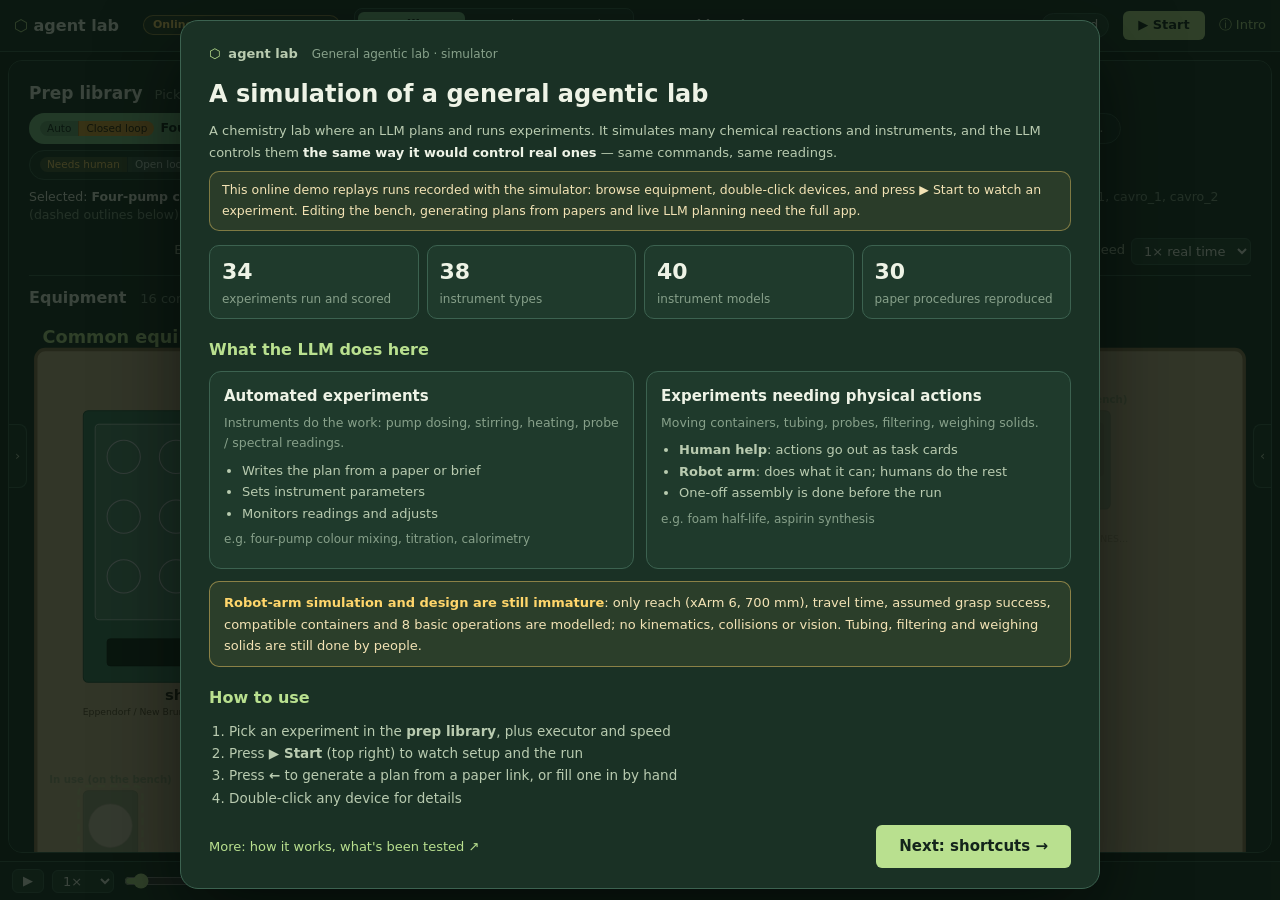
==== index.html @ b08315ca "Rebuild: lab-habit layouts, buffer in a stirred beaker Co-Authored-By: Claude Opus 5.5 <noreply@anth" ====
<!DOCTYPE html>
<html lang="en">
<head>
<meta charset="utf-8">
<meta name="viewport" content="width=device-width, initial-scale=1">
<title>agent lab · Experiment studio</title>
<link rel="stylesheet" href="static/studio.css?v=20261108222940">
</head>
<body class="panel-hidden demo-hidden">
<header class="bar">
  <div class="brand"><span class="logo">⬡</span> agent lab <small>STUDIO</small></div><span class="demo-badge" title="This online demo replays runs recorded with the simulator; editing the bench and generating plans from papers need the full app">Online demo · recorded runs</span>
  <nav class="tabs" role="tablist" aria-label="View">
    <button data-view="table" class="on" title="Shortcut 3: pick an experiment, see all equipment">Prep library</button>
    <button data-view="top" title="Shortcut 2: arrange the bench">Top view</button>
    <button data-view="iso" title="Shortcut 1: watch the experiment (2.5D), turn with Q and E">2.5D view</button>
  </nav>
  <div class="exp" id="expTitle">No experiment loaded</div>
  <div class="clock"><span>Sim time</span><b id="simTime">—</b></div>
  <span id="status" class="pill">Idle</span>
  <button id="runBtn" class="primary run-btn" hidden></button>
  <a class="link intro-link" href="#" id="introBtn" title="What this simulator is and what the LLM does in it">ⓘ Intro</a>
</header>

<div id="banner" class="banner" hidden></div>

<div class="stage-wrap">
  <aside id="demo" class="demo">
    <h3>Import experiment <button id="demoHandle" class="demo-x" title="Collapse / expand (←)">‹</button></h3>
    <div class="seg demo-tabs" id="demoTabs"><button data-k="paper" class="on">Plan from paper</button><button data-k="manual">Manual plan</button></div>
    <div id="demoPaper">
      <div class="row2"><input id="demoUrl" placeholder="https://… journal full text / arXiv / DOI"><button id="demoAnalyze">Generate plan</button></div>
      <div id="demoPaperOut" class="paper-out"></div>
      <p class="hint2">Previously generated plans are in the prep library (Show all → Paper-generated plans).</p>
    </div>
    <div id="demoManual" hidden>
      <label>Use the bench and reagents of experiment<select id="pfExp"></select></label>
      <button id="pfOpen">Open plan table (fill row by row / import CSV)</button>
      <p class="hint2">One step per row: type, target, action, params. Same format as LLM-generated plans; see docs/plan_format.md.</p>
    </div>
    <div id="demoChoice"></div>
    <div id="demoPhase" class="demo-phase"></div>
    <div id="demoResult" class="demo-result"></div>
    <ol id="demoSteps" class="demo-steps"></ol>
  </aside>
  <section class="stage" id="stage">
    <svg id="world" aria-label="Experiment bench"></svg>
    <svg id="fx" aria-hidden="true"><defs><marker id="fxArrow" viewBox="0 0 10 10" refX="8" refY="5" markerWidth="8" markerHeight="8" orient="auto-start-reverse"><path d="M0,0 L10,5 L0,10 z" fill="#ffe9b0"/></marker></defs></svg>
    <div id="narr" class="narr" hidden></div>
    <div id="tableView" class="table-view" hidden><div id="prepBar" class="prep-bar"></div><div id="gearArea"></div></div>
    <div class="hud-left">
      <button id="zoomIn" title="Zoom in (+)">＋</button>
      <button id="zoomOut" title="Zoom out (−)">－</button>
      <button id="fit" title="Fit all (F)">⊡</button>
      <button id="focusBtn" title="Focus the working equipment group (G)">◎</button>
      <button id="isoLeft" class="iso-only" title="Turn the bench left (Q)">⟲</button>
      <button id="isoRight" class="iso-only" title="Turn the bench right (E)">⟳</button>
    </div>
    <div class="hud-bubble" id="bubble" hidden></div>
    <svg id="benchOverlay" aria-hidden="true"></svg>
    <div class="hint">? shortcuts · ← import · Enter skip step · ↓ equipment · → sidebar · E rotate · wheel zoom · drag pan · 1/2/3 views · Q / E turn 2.5D · F fit · G focus · Space run/pause</div>
    <button id="panelHandle" class="edge-handle" title="Sidebar (→)">‹</button>
    <button id="demoEdge" class="edge-handle left" title="Import experiment (←)">›</button>
    <button id="drawerHandle" class="drawer-handle" title="Equipment drawer (↓)">Equipment ▴</button>
    <div id="drawer" class="drawer" hidden>
      <div class="dr-head"><div id="drTabs" class="dr-tabs"></div><span class="muted">Drag onto the bench · wheel to scroll · Esc to close</span></div>
      <div id="drRow" class="dr-row"></div>
    </div>
    <div id="benchToast" class="bench-toast" hidden></div>
    <div id="runCol" class="run-col">                       <!-- run panel: plan progress + agent console (one top-right column) -->
      <div id="planProg" class="plan-prog" hidden></div>
      <div id="agentConsole" class="agent-console" hidden></div>
    </div>
  </section>

  <aside class="panel">
    <section class="card">
      <h3>Run</h3>
      <label hidden>Experiment <a href="#" id="expMore" class="link exp-more">Show all</a><select id="selExp"></select></label>
      <p class="hint2">Pick experiments in the prep library (3).</p>
      <div class="row2">
        <label>Seed<input id="inSeed" type="number" placeholder="default"></label>
        <label>human<input id="inHumans" type="number" min="0" placeholder="default"></label>
        <label>Offline operators<input id="inOperators" type="number" min="0" placeholder="0" title="Task cards go to the /operator page and wait for a real person to confirm"></label>
        <label>Robot arm<select id="selRobot"><option value="">None</option><option value="xarm6_standard">xArm 6</option></select></label>
      </div>
      <label>Planner<select id="selPlanner"></select></label>
      <label>Speed<select id="selSpeed" title="1× = same timing as a real experiment (including waits)"><option value="1" selected>1× real time</option><option value="2">2×</option><option value="5">5×</option><option value="10">10×</option></select></label>
      <div class="row2"><button id="btnStart" class="primary">▶ Start</button><button id="btnStop">■ Stop</button></div>
      <button id="btnBench" title="Back to the free-arrangement bench (after a run / replay)">Back to arranging / manual bench</button>
      <label>Replay<select id="selRun"><option value="">— pick a record —</option></select></label>
      <p class="hint2" id="hint"></p>
    </section>
    <section class="card">
      <h3>Current action</h3>
      <div id="activity" class="muted">—</div>
    </section>
    <section class="card">
      <h3>Readings <span class="legend"><i class="k measured"></i>measured <i class="k estimated"></i>estimated <i class="k simulated"></i>simulated <i class="k observed"></i>observed</span></h3>
      <div id="readings"></div>
    </section>
    <section class="card">
      <h3>Goal and results</h3>
      <div id="goal" class="goal"></div>
      <div id="result"></div>
    </section>
  </aside>
</div>

<footer class="timeline">
  <button id="btnPlay" title="Play / pause (Space)">▶</button>
  <select id="selPlaySpeed" title="Manual bench: sim time rate; replay: playback speed"><option value="1" selected>1×</option><option value="2">2×</option><option value="5">5×</option><option value="10">10×</option></select>
  <input id="scrub" type="range" min="0" max="0" value="0" aria-label="Timeline">
  <label class="follow"><input type="checkbox" id="chkFollow" checked> Follow</label>
  <label class="follow" title="When an equipment group starts working, the view flies to it"><input type="checkbox" id="chkAutoFocus" checked> Auto-focus</label>
  <div class="ticker" id="ticker"></div>
</footer>
<div id="genPage" class="gen-page" hidden>
  <div class="gen-head"><b>Generate plan</b><span id="genUrl" class="muted gen-url"></span><span class="sp"></span>
    <span class="muted">Elapsed <b id="genClock">0 s</b></span><button id="genUse" class="primary" disabled>Use this plan</button><button id="genClose" title="Close">✕</button></div>
  <div class="gen-body">
    <div class="gen-col">
      <h4>Progress</h4><ol id="genStages" class="gen-stages"></ol>
      <h4>Experimental section (text the LLM reads)</h4><pre id="genExcerpt" class="gen-pre"></pre>
    </div>
    <div class="gen-col wide">
      <h4>LLM reasoning <span class="muted">(deep thinking, streamed)</span></h4><div id="genThink" class="gen-think"></div>
      <h4>Structured output <span class="muted">(protocol IR, streamed)</span></h4><pre id="genOut" class="gen-pre out"></pre>
    </div>
    <div class="gen-col">
      <h4>Log</h4><div id="genLog" class="gen-log"></div>
      <h4>Check results</h4><div id="genCheck" class="paper-out"></div>
    </div>
  </div>
</div>
<div id="welcome" class="welcome">
  <div class="wl-box">
    <div class="wl-top"><span class="logo">⬡</span> <b>agent lab</b><span class="muted">General agentic lab · simulator</span></div>
    <h1>A simulation of a general agentic lab</h1>
    <p class="wl-lead">A chemistry lab where an LLM plans and runs experiments. It simulates many chemical reactions and instruments,
      and the LLM controls them <b>the same way it would control real ones</b> — same commands, same readings.</p>
    <p class="wl-online">This online demo replays runs recorded with the simulator: browse equipment, double-click devices, and press ▶ Start to watch an experiment. Editing the bench, generating plans from papers and live LLM planning need the full app.</p><div class="wl-kpis" id="wlKpis"></div>

    <h2>What the LLM does here</h2>
    <div class="wl-cards">
      <div class="wl-card">
        <h3>Automated experiments</h3>
        <p class="muted">Instruments do the work: pump dosing, stirring, heating, probe / spectral readings.</p>
        <ul>
          <li>Writes the plan from a paper or brief</li>
          <li>Sets instrument parameters</li>
          <li>Monitors readings and adjusts</li>
        </ul>
        <p class="wl-eg">e.g. four-pump colour mixing, titration, calorimetry</p>
      </div>
      <div class="wl-card">
        <h3>Experiments needing physical actions</h3>
        <p class="muted">Moving containers, tubing, probes, filtering, weighing solids.</p>
        <ul>
          <li><b>Human help</b>: actions go out as task cards</li>
          <li><b>Robot arm</b>: does what it can; humans do the rest</li>
          <li>One-off assembly is done before the run</li>
        </ul>
        <p class="wl-eg">e.g. foam half-life, aspirin synthesis</p>
      </div>
    </div>
    <div class="wl-warn"><b>Robot-arm simulation and design are still immature</b>: only reach (xArm 6, 700 mm), travel time,
      assumed grasp success, compatible containers and 8 basic operations are modelled; no kinematics, collisions or vision.
      Tubing, filtering and weighing solids are still done by people.</div>

    <h2>How to use</h2>
    <ol class="wl-steps">
      <li>Pick an experiment in the <b>prep library</b>, plus executor and speed</li>
      <li>Press <b>▶ Start</b> (top right) to watch setup and the run</li>
      <li>Press <b>←</b> to generate a plan from a paper link, or fill one in by hand</li>
      <li>Double-click any device for details</li>
    </ol>
    <div class="wl-foot"><a class="link" href="intro.html" target="_blank">More: how it works, what's been tested ↗</a><span class="sp"></span>
      <button id="wlGo" class="primary">Next: shortcuts →</button></div>
  </div>
</div>
<div id="keys" class="welcome" hidden>
  <div class="wl-box ks-box">
    <div class="wl-top"><span class="logo">⬡</span> <b>agent lab</b><span class="muted">Keyboard shortcuts · press <kbd>?</kbd> anytime to see this again</span></div>
    <h1>Shortcuts</h1>
    <div class="ks-grid">
      <section><h2>Views</h2>
        <div class="ks"><kbd>3</kbd><span>Prep library</span></div>
        <div class="ks"><kbd>2</kbd><span>Top view (arrange the bench)</span></div>
        <div class="ks"><kbd>1</kbd><span>2.5D view (watch the run); <kbd>Q</kbd> <kbd>E</kbd> turn the bench</span></div>
      </section>
      <section><h2>Panels</h2>
        <div class="ks"><kbd>←</kbd><span>Import panel (paper link / manual plan)</span></div>
        <div class="ks"><kbd>→</kbd> <kbd>P</kbd><span>Run sidebar</span></div>
        <div class="ks"><kbd>↓</kbd><span>Equipment drawer</span></div>
        <div class="ks"><kbd>Esc</kbd><span>Close drawer / dialog</span></div>
      </section>
      <section><h2>Camera</h2>
        <div class="ks"><kbd>Wheel</kbd><span>Zoom</span></div>
        <div class="ks"><kbd>+</kbd> <kbd>−</kbd><span>Zoom in / out</span></div>
        <div class="ks"><kbd>Drag</kbd><span>Pan (on empty space)</span></div>
        <div class="ks"><kbd>F</kbd><span>Fit everything</span></div>
        <div class="ks"><kbd>G</kbd><span>Focus the working group</span></div>
      </section>
      <section><h2>Bench (top view)</h2>
        <div class="ks"><kbd>Drag</kbd><span>Move a device or container</span></div>
        <div class="ks"><kbd>E</kbd><span>Rotate the hovered / dragged device 90°</span></div>
        <div class="ks"><kbd>Double-click</kbd><span>Device details and model</span></div>
      </section>
      <section><h2>Running</h2>
        <div class="ks"><kbd>Enter</kbd><span>Skip ahead through the current step</span></div>
        <div class="ks"><kbd>Space</kbd><span>Play / pause (manual bench, replays)</span></div>
      </section>
    </div>
    <div class="wl-foot"><button id="ksBack">← Back to intro</button><span class="sp"></span>
      <button id="ksGo" class="primary">Open prep library</button></div>
  </div>
</div>
<div id="devInfo" class="di-modal" hidden>
  <div class="di-box">
    <div class="di-head"><b id="diTitle"></b><span class="sp"></span><button id="diClose" title="Close (Esc)">✕</button></div>
    <div id="diBody" class="di-body"></div>
  </div>
</div>
<div id="pfModal" class="pf-modal" hidden>
  <div class="pf-box">
    <div class="pf-head"><b>Manual plan</b> · <span id="pfTitle"></span>
      <input id="pfGoal" placeholder="Goal (one sentence, optional)"><button id="pfClose" title="Close (Esc)">✕</button></div>
    <div class="pf-tools">
      <button id="pfLoad" title="Convert this experiment's existing plan into a table for editing">Load existing plan</button>
      <button id="pfBlank">Blank table</button>
      <button id="pfAdd">＋ Add row</button>
      <label class="pf-file">Import CSV<input id="pfImport" type="file" accept=".csv,text/csv" hidden></label>
      <button id="pfExport" title="Opens directly in Excel">Export CSV</button>
      <span class="sp"></span>
      <button id="pfCheck">Check and dry-run</button>
      <button id="pfUse" class="primary" disabled>Use this plan</button>
    </div>
    <div id="pfStatus" class="pf-status"></div>
    <div class="pf-scroll"><table id="pfTable" class="pf-table"></table></div>
    <div id="pfLists"></div>
  </div>
</div>
<div id="tip" class="tip" hidden></div>
<div id="dragGhost" class="drag-ghost" hidden></div>
<script src="static/static_api.js?v=20261108222940"></script>
<script src="static/studio.js?v=20261108222940"></script>
<script src="static/models.js?v=20261108222940"></script>
<script src="static/pump.js?v=20261108222940"></script>
<script src="static/fx.js?v=20261108222940"></script>
<script src="static/fxmore.js?v=20261108222940"></script>
<script src="static/bench.js?v=20261108222940"></script>
<script src="static/focus.js?v=20261108222940"></script>
<script src="static/iso.js?v=20261108222940"></script>
<script src="static/paperlink.js?v=20261108222940"></script>
<script src="static/gear.js?v=20261108222940"></script>
<script src="static/prep.js?v=20261108222940"></script>
<script src="static/demo.js?v=20261108222940"></script>
<script src="static/planform.js?v=20261108222940"></script>
<script src="static/genplan.js?v=20261108222940"></script>
<script src="static/console.js?v=20261108222940"></script>
<script src="static/devinfo.js?v=20261108222940"></script>
<script src="static/welcome.js?v=20261108222940"></script>
</body>
</html>
---- static/studio.css ----
:root {
  --bg: #13241b; --bg2: #1a3125; --panel: #1f3a2c; --panel2: #264535; --line: #3c6250;
  --ink: #eef3e6; --ink2: #b9cbb0; --ink3: #87a08a; --accent: #b9e08f; --accent2: #7fc58b;
  --bench-top: #c8d3b0; --bench-front: #a9b78f; --bench-leg: #7d8d6a;
  --dev: #3e7a5f; --dev-dark: #285741; --dev-light: #dfe8d2; --screen: #10251a; --screen-ink: #b9f0a0;
  --glass: rgba(230, 245, 235, .22); --glass-edge: #e8f2df; --water: #9fd0e6;
  --k-measured: #3987e5; --k-estimated: #d95926; --k-simulated: #199e70; --k-observed: #d55181; --k-setpoint: #c98500;
  --k-truth: #9085e9; --critical: #e66767; --good: #5fd35f;
}
* { box-sizing: border-box; }
html, body { margin: 0; height: 100%; background: var(--bg); color: var(--ink);
  font: 13px/1.45 system-ui, -apple-system, "Segoe UI", "Microsoft YaHei", sans-serif; }
body { display: grid; grid-template-rows: auto auto 1fr auto; height: 100vh; overflow: hidden; }
button, select, input { font: inherit; color: var(--ink); background: var(--panel2); border: 1px solid var(--line);
  border-radius: 6px; padding: 4px 8px; }
button { cursor: pointer; }
button.primary { background: var(--accent); color: #13241b; border-color: transparent; font-weight: 600; }
.muted { color: var(--ink3); }

.bar { display: flex; align-items: center; gap: 16px; padding: 10px 18px; background: var(--bg2); border-bottom: 1px solid var(--line); }
.brand { font-weight: 700; font-size: 16px; white-space: nowrap; }
.brand .logo { color: var(--accent); }
.brand small { color: var(--ink3); font-size: 10px; letter-spacing: .15em; margin-left: 4px; }
.tabs { display: inline-flex; background: var(--panel); border: 1px solid var(--line); border-radius: 8px; padding: 3px; gap: 2px; }
.tabs button { border: 0; background: transparent; color: var(--ink2); padding: 4px 14px; white-space: nowrap; }
.tabs button.on { background: var(--accent2); color: #10251a; font-weight: 600; }
.exp { flex: 1; font-weight: 600; overflow: hidden; text-overflow: ellipsis; white-space: nowrap; }
.clock { white-space: nowrap; color: var(--ink2); } .clock b { color: var(--ink); margin-left: 6px; font-variant-numeric: tabular-nums; }
.pill { padding: 2px 10px; border-radius: 999px; background: var(--panel2); border: 1px solid var(--line); white-space: nowrap; }
.pill.running::before { content: "● "; color: var(--good); }
.pill.finished::before { content: "✓ "; color: var(--good); }
.pill.error::before, .pill.stopped::before { content: "■ "; color: var(--critical); }
.seg { display: inline-flex; border: 1px solid var(--line); border-radius: 6px; overflow: hidden; }
.seg button { border: 0; border-radius: 0; background: var(--panel); white-space: nowrap; }
.seg button.on { background: var(--ink); color: var(--bg); }
.link { color: var(--accent); text-decoration: none; white-space: nowrap; }
.banner { background: #4a1f1f; border-bottom: 2px solid var(--critical); padding: 6px 18px; font-weight: 600; }
.banner::before { content: "⚠ E-STOP: "; }

.stage-wrap { display: grid; grid-template-columns: 1fr 340px; min-height: 0; }
.stage { position: relative; margin: 12px; border: 1px solid var(--line); border-radius: 14px; overflow: hidden;
  background: radial-gradient(ellipse at 50% 30%, #2c4d3b 0%, #1d3528 70%); }
#world { width: 100%; height: 100%; display: block; cursor: grab; user-select: none; }
#world.dragging { cursor: grabbing; }
.hud-left { position: absolute; left: 12px; top: 12px; display: flex; flex-direction: column; gap: 6px; }
.hud-left button { width: 34px; height: 34px; padding: 0; background: rgba(31, 58, 44, .85); }
.hint { position: absolute; left: 14px; bottom: 10px; color: var(--ink3); font-size: 11px; }
.hud-bubble { position: absolute; max-width: 300px; background: var(--dev-light); color: #12261b; border-radius: 10px;
  padding: 6px 10px; font-size: 12px; box-shadow: 0 4px 14px rgba(0,0,0,.35); pointer-events: none;
  transform: translate(-50%, -100%); transition: left .5s, top .5s; }
.hud-bubble::after { content: ""; position: absolute; left: 50%; bottom: -6px; border: 6px solid transparent;
  border-top-color: var(--dev-light); border-bottom: 0; transform: translateX(-50%); }
.hud-bubble b { color: #1b4d38; }

.panel { overflow: auto; padding: 12px 12px 12px 0; display: flex; flex-direction: column; gap: 10px; }
.card { background: var(--panel); border: 1px solid var(--line); border-radius: 12px; padding: 10px 12px; }
.card h3 { margin: 0 0 8px; font-size: 13px; display: flex; gap: 8px; align-items: center; flex-wrap: wrap; }
label { display: block; color: var(--ink2); margin: 5px 0; }
label select, label input { display: block; width: 100%; margin-top: 2px; }
.row2 { display: grid; grid-template-columns: 1fr 1fr; gap: 6px; }
.hint2 { color: var(--ink3); font-size: 11px; margin: 6px 0 0; word-break: break-all; }
.legend { font-weight: normal; font-size: 11px; color: var(--ink3); display: inline-flex; gap: 6px; align-items: center; }
i.k { display: inline-block; width: 8px; height: 8px; border-radius: 2px; }
i.k.measured { background: var(--k-measured); } i.k.estimated { background: var(--k-estimated); }
i.k.simulated { background: var(--k-simulated); } i.k.observed { background: var(--k-observed); }
i.k.setpoint { background: var(--k-setpoint); } i.k.truth { background: var(--k-truth); }
.rd { display: grid; grid-template-columns: 1fr auto; gap: 2px 8px; padding: 4px 0; border-bottom: 1px dashed var(--line); }
.rd .n { color: var(--ink2); font-size: 12px; }
.rd .v { font-variant-numeric: tabular-nums; text-align: right; font-weight: 600; }
.rd .k { font-size: 10px; color: var(--ink3); grid-column: 1 / -1; }
.rd .k i { margin-right: 4px; }
.bad { color: var(--critical); }
.goal { color: var(--ink2); white-space: pre-wrap; font-size: 12px; margin-bottom: 6px; }
.pass::before { content: "✓ "; color: var(--good); } .fail::before { content: "✗ "; color: var(--critical); }
.act { border-left: 3px solid var(--accent); padding-left: 8px; }
.act.human { border-color: var(--k-setpoint); }
.prog { height: 5px; background: var(--panel2); border-radius: 3px; margin-top: 6px; overflow: hidden; }
.prog > div { height: 100%; background: var(--accent); }

.timeline { display: flex; align-items: center; gap: 10px; padding: 8px 18px; background: var(--bg2); border-top: 1px solid var(--line); }
.timeline input[type=range] { flex: 0 0 38%; accent-color: var(--accent); }
.follow { margin: 0; display: inline-flex; gap: 4px; align-items: center; white-space: nowrap; }
.follow input { width: auto; display: inline; margin: 0; }
.ticker { flex: 1; overflow: hidden; white-space: nowrap; text-overflow: ellipsis; color: var(--ink2); font-size: 12px; }
.ticker .bad { color: var(--critical); }

.table-view { position: absolute; inset: 0; overflow: auto; padding: 20px; background: var(--bg2); }
.table-view table { width: 100%; border-collapse: collapse; font-size: 12px; }
.table-view th, .table-view td { text-align: left; padding: 6px 8px; border-bottom: 1px solid var(--line); vertical-align: top; }
.table-view th { color: var(--ink3); font-weight: 600; position: sticky; top: -20px; background: var(--bg2); }
.table-view h4 { margin: 18px 0 6px; color: var(--accent); }
.sw { display: inline-block; width: 12px; height: 12px; border-radius: 50%; border: 1px solid var(--glass-edge); vertical-align: -2px; }

.tip { position: fixed; pointer-events: none; background: var(--dev-light); color: #12261b; border-radius: 8px; padding: 6px 9px;
  font-size: 12px; z-index: 30; box-shadow: 0 4px 14px rgba(0,0,0,.35); max-width: 320px; }

/* ---- SVG sprites ---- */
.grid { stroke: #a1b58b; stroke-opacity: .13; }
.zlabel { fill: var(--ink3); font-size: 20px; }
.bench-top { fill: var(--bench-top); } .bench-front { fill: var(--bench-front); } .bench-leg { fill: var(--bench-leg); }
.shelf { fill: #2a4636; stroke: #4d7560; stroke-width: 3; } .shelf-board { fill: #6f8a63; }
.area-t { fill: var(--ink2); font-size: 34px; font-weight: 600; letter-spacing: .05em; }
.lbl { fill: var(--ink); font-size: 26px; text-anchor: middle; paint-order: stroke; stroke: #1d3528; stroke-width: 5px; }
.lbl-sub { fill: var(--ink3); font-size: 19px; text-anchor: middle; paint-order: stroke; stroke: #1d3528; stroke-width: 4px; }
.dev-body { fill: var(--dev); stroke: var(--dev-dark); stroke-width: 3; }
.dev-panel { fill: var(--dev-light); stroke: #aebf9d; stroke-width: 2; }
.dev-dark { fill: var(--dev-dark); }
.screen { fill: var(--screen); stroke: #0a1810; stroke-width: 2; }
.screen-t { fill: var(--screen-ink); font: 600 22px ui-monospace, Consolas, monospace; }
.screen-s { fill: #7fb07a; font: 15px ui-monospace, Consolas, monospace; }
.knob { fill: var(--dev-light); stroke: var(--dev-dark); stroke-width: 2; }
.glass { fill: var(--glass); stroke: var(--glass-edge); stroke-width: 3; stroke-linejoin: round; }
.glass-thin { fill: none; stroke: var(--glass-edge); stroke-width: 2; }
.liquid { stroke: none; }
.liquid-hi { fill: #ffffff; fill-opacity: .25; }
.ppt { fill: #e9e6da; }
.crystal { fill: #f4f2ea; stroke: #c9c4b0; stroke-width: .8; }
.cap { fill: #c9dcbd; stroke: #86a07d; stroke-width: 2; }
.probe { stroke: #dbe7cf; stroke-width: 5; stroke-linecap: round; }
.probe-tip { fill: var(--accent); }
.cable { fill: none; stroke: #d8b77a; stroke-width: 3.5; stroke-opacity: .9; }
.tube { fill: none; stroke: #9fd0e6; stroke-width: 4; stroke-opacity: .5; stroke-linecap: round; stroke-linejoin: round; }
.tube.busy { stroke-opacity: .9; }
.heat { fill: none; stroke: #ff9d5c; stroke-width: 3; stroke-linecap: round; opacity: .8; animation: heat 1.2s ease-in-out infinite; }
@keyframes heat { 50% { transform: translateY(-8px); opacity: .25; } }
.spin { transform-box: fill-box; transform-origin: center; animation: spin .8s linear infinite; }
@keyframes spin { to { transform: rotate(360deg); } }
.bath-liquid { fill-opacity: .55; }
.active-ring { fill: none; stroke: var(--accent); stroke-width: 4; stroke-dasharray: 10 8; animation: dash 1s linear infinite; }
@keyframes dash { to { stroke-dashoffset: -36; } }
.avatar { transition: transform .6s ease-in-out; }
.avatar .head { fill: #f0d2b4; stroke: #6b5440; stroke-width: 2; }
.avatar .body { fill: #f3f3ea; stroke: #8a9a83; stroke-width: 2; }
.avatar .goggles { fill: #9fd0e6; stroke: #2b4a6b; stroke-width: 1.5; }
.avatar .glove { fill: #6fa8dc; }
.avatar.walk { animation: bob .45s ease-in-out infinite; }
@keyframes bob { 50% { transform: translateY(-4px); } }
.chrom { fill: none; stroke: var(--screen-ink); stroke-width: 1.5; }
.syringe { fill: #eef6f9; stroke: #9fb3bb; stroke-width: 2; }
.plunger { fill: #8aa0a8; }
.top-dev { fill: var(--dev); stroke: var(--dev-dark); stroke-width: 3; }
.top-slot { fill: none; stroke: #a1b58b; stroke-opacity: .5; stroke-dasharray: 8 6; }
.top-plate { fill: var(--dev-light); stroke: #aebf9d; stroke-width: 2; }

/* robot arm */
.arm-base { fill: #cfd8d0; stroke: #8d9c86; stroke-width: 3; }
.arm-link { fill: none; stroke: #e9eee6; stroke-width: 26; stroke-linecap: round; stroke-linejoin: round; }
.arm.busy .arm-link { stroke: #ffe9b0; }
.arm-joint { fill: #7aa38a; stroke: #e9eee6; stroke-width: 4; }
.arm-finger { stroke: #e9eee6; stroke-width: 8; stroke-linecap: round; fill: none; }
.arm-tool { fill: #7aa38a; stroke: #e9eee6; stroke-width: 4; }
.arm-reach { fill: #7aa38a; fill-opacity: .05; stroke: #7aa38a; stroke-dasharray: 14 10; stroke-width: 3; }

/* ---- animation layer and narration ---- */
#fx { position: absolute; inset: 0; width: 100%; height: 100%; pointer-events: none; }
.narr { position: absolute; left: 50%; top: 10px; transform: translateX(-50%); max-width: 78%; min-width: 360px;
  background: rgba(18, 38, 27, .88); color: #eef3e6; border: 1px solid #4b6457; border-radius: 12px;
  padding: 8px 14px; font-size: 14px; box-shadow: 0 6px 18px rgba(0,0,0,.25); pointer-events: none; }
.narr .n-main { font-size: 15px; line-height: 1.4; }
.narr .n-who { font-weight: 700; color: #ffe9b0; margin-right: 6px; }
.narr .n-left { float: right; color: #a9b8a4; font-size: 12px; margin-left: 10px; }
.narr .n-idle { color: #a9b8a4; }
.narr .n-bar { height: 4px; background: #33473d; border-radius: 2px; margin: 6px 0 4px; overflow: hidden; }
.narr .n-bar i { display: block; height: 100%; background: #8fd18a; transition: width .3s; }
.narr .n-dev { color: #cfe0c8; font-size: 12.5px; }
.fx-stream { fill: none; stroke-width: 7; stroke-linecap: round; stroke-dasharray: 14 10; opacity: .85; animation: fxflow .6s linear infinite; }
@keyframes fxflow { to { stroke-dashoffset: -24; } }
.fx-guide { fill: none; stroke: #ffe9b0; stroke-width: 3; stroke-dasharray: 10 10; opacity: .7; animation: fxflow 1s linear infinite; }
.fx-link { fill: none; stroke: #8fd18a; stroke-width: 3; stroke-dasharray: 6 8; animation: fxflow .8s linear infinite; }
.fx-drop { stroke: #ffffff; stroke-width: 1; opacity: .95; }
.fx-grain { stroke: #b9b39a; stroke-width: 1; }
.fx-ghost { fill: #e8f2df; fill-opacity: .35; stroke: #ffe9b0; stroke-width: 3; }
.fx-splash { fill: none; stroke: #ffffff; stroke-width: 2; opacity: 0; transform-box: fill-box; transform-origin: center; animation: fxsplash 1.2s ease-out infinite; }
@keyframes fxsplash { 0% { opacity: .8; transform: scale(.4); } 100% { opacity: 0; transform: scale(1.6); } }
.fx-ping { fill: none; stroke: #ffe9b0; stroke-width: 3; transform-box: fill-box; transform-origin: center; animation: fxping 1.4s ease-out infinite; }
@keyframes fxping { 0% { opacity: .9; transform: scale(.85); } 100% { opacity: 0; transform: scale(1.25); } }
.fx-glow { opacity: .55; animation: fxglow 1.6s ease-in-out infinite; }
@keyframes fxglow { 50% { opacity: .9; } }
.fx-fall { opacity: 0; animation: fxfall 1s ease-in infinite; }
@keyframes fxfall { 0% { opacity: 1; transform: translateY(0); } 100% { opacity: 0; transform: translateY(46px); } }
.fx-bubble { fill: none; stroke: #ffffff; stroke-width: 1.6; opacity: 0; animation: fxbubble 1.4s ease-out infinite; }
@keyframes fxbubble { 0% { opacity: .9; transform: translateY(0); } 100% { opacity: 0; transform: translateY(-34px); } }
.fx-rotate { fill: none; stroke: #ffe9b0; stroke-width: 3; stroke-dasharray: 20 12; transform-box: fill-box; transform-origin: center; animation: spin 1.2s linear infinite; }
.fx-wave { fill: none; stroke: #ffb347; stroke-width: 3; opacity: 0; transform-box: fill-box; transform-origin: center; animation: fxwave 1.2s ease-out infinite; }
@keyframes fxwave { 0% { opacity: .9; transform: scale(.5); } 100% { opacity: 0; transform: scale(2.4); } }
.fx-ripple { fill: none; stroke: #e8f6ff; stroke-width: 2.5; opacity: 0; transform-box: fill-box; transform-origin: center; animation: fxwave 1.1s ease-out infinite; }
.top-ico { text-anchor: middle; dominant-baseline: middle; fill: #e8f2df; opacity: .85; pointer-events: none; }
.top-read-bg { fill: #10241a; fill-opacity: .82; }
.top-read { text-anchor: middle; fill: #bdf5b3; font-family: ui-monospace, Consolas, monospace; pointer-events: none; }
.fx-head { fill: #f0d2b4; stroke: #ffffff; stroke-width: 4; }
.fx-avatar .fx-name { text-anchor: middle; fill: #eef3e6; font-size: 26px; }
.fx-reach { stroke: #f0d2b4; stroke-width: 6; stroke-dasharray: 10 8; opacity: .8; animation: fxflow 1s linear infinite; }

/* ---- responsive layout: content never exceeds the browser window ---- */
body { grid-template-columns: minmax(0, 1fr); width: 100vw; }
.bar { flex-wrap: wrap; row-gap: 6px; gap: 10px 14px; padding: 8px 14px; min-width: 0; }
.exp { flex: 1 1 140px; min-width: 0; }
.more { position: relative; }
.more summary { list-style: none; cursor: pointer; color: var(--accent); white-space: nowrap; padding: 4px 8px;
  border: 1px solid var(--line); border-radius: 6px; background: var(--panel); }
.more summary::-webkit-details-marker { display: none; }
.more .menu { position: absolute; right: 0; top: calc(100% + 6px); z-index: 40; display: flex; flex-direction: column; gap: 8px;
  background: var(--panel); border: 1px solid var(--line); border-radius: 10px; padding: 10px 14px; box-shadow: 0 8px 20px rgba(0,0,0,.35); }
.panel-btn { white-space: nowrap; }
.stage-wrap { grid-template-columns: minmax(0, 1fr) clamp(250px, 24vw, 340px); min-width: 0; }
.stage { min-width: 0; min-height: 0; }
body.panel-hidden .stage-wrap { grid-template-columns: minmax(0, 1fr); }
body.panel-hidden .panel { display: none; }
.timeline { flex-wrap: wrap; gap: 6px 10px; padding: 6px 14px; min-width: 0; }
.timeline input[type=range] { flex: 1 1 180px; min-width: 120px; }
.ticker { flex: 1 1 220px; min-width: 0; }
.narr { min-width: min(360px, 88%); max-width: 92%; }
.hint { right: 14px; overflow: hidden; text-overflow: ellipsis; white-space: nowrap; }

@media (max-width: 1280px) {
  .brand small, .clock span { display: none; }
  .tabs button { padding: 4px 10px; }
  .stage { margin: 8px; }
  .panel { padding: 8px 8px 8px 0; }
}
/* narrow window: sidebar becomes a drawer over the right side, collapsed by default */
@media (max-width: 980px) {
  .stage-wrap { grid-template-columns: minmax(0, 1fr); position: relative; }
  .panel { display: none; position: absolute; right: 8px; top: 8px; bottom: 8px; width: min(340px, 92vw); z-index: 35;
    padding: 8px; background: rgba(19, 36, 27, .96); border: 1px solid var(--line); border-radius: 12px;
    box-shadow: -8px 0 24px rgba(0,0,0,.35); }
  body.panel-open .panel { display: flex; }
  .hint { display: none; }
  .bar { font-size: 12px; }
}

/* ---------------- manual bench: sidebar handle, bottom equipment drawer, drag and drop ---------------- */
#benchOverlay { position: absolute; inset: 0; width: 100%; height: 100%; pointer-events: none; }
#benchOverlay .ghost { stroke-width: 6; stroke-dasharray: 18 10; }
#benchOverlay .ghost.ok { fill: rgba(185, 224, 143, .22); stroke: var(--accent); }
#benchOverlay .ghost.bad { fill: rgba(230, 103, 103, .22); stroke: var(--critical); }
.edge-handle { position: absolute; right: 0; top: 50%; transform: translateY(-50%); width: 18px; height: 64px; padding: 0;
  border-radius: 8px 0 0 8px; border-right: none; background: rgba(31, 58, 44, .9); color: var(--ink2); z-index: 20; }
.edge-handle:hover { color: var(--accent); width: 24px; }
.drawer-handle { position: absolute; left: 50%; bottom: 0; transform: translateX(-50%); padding: 3px 16px; font-size: 12px;
  border-radius: 8px 8px 0 0; border-bottom: none; background: rgba(31, 58, 44, .9); color: var(--ink2); z-index: 20; }
.drawer-handle:hover { color: var(--accent); }
.drawer { position: absolute; left: 0; right: 0; bottom: 0; z-index: 30; padding: 8px 12px 12px;
  background: rgba(22, 42, 31, .96); border-top: 1px solid var(--line); box-shadow: 0 -10px 30px rgba(0, 0, 0, .35);
  animation: drawerUp .16s ease-out; }
@keyframes drawerUp { from { transform: translateY(40px); opacity: 0; } to { transform: none; opacity: 1; } }
.dr-head { display: flex; align-items: center; gap: 12px; margin-bottom: 8px; font-size: 12px; }
.dr-tabs { display: flex; gap: 6px; }
.dr-tabs button { padding: 3px 12px; border-radius: 999px; font-size: 12px; }
.dr-tabs button.on { background: var(--accent); color: #17301f; border-color: var(--accent); }
.dr-row { display: flex; gap: 10px; overflow-x: auto; overflow-y: hidden; padding-bottom: 6px; scroll-behavior: smooth; }
.dr-card { flex: 0 0 116px; height: 104px; border: 1px solid var(--line); border-radius: 12px; background: var(--panel);
  display: flex; flex-direction: column; align-items: center; justify-content: center; gap: 2px; cursor: grab;
  user-select: none; touch-action: none; transition: transform .1s, border-color .1s; }
.dr-card:hover { transform: translateY(-3px); border-color: var(--accent); }
.dr-card .ic { font-size: 30px; line-height: 1.1; }
.dr-card .nm { font-size: 13px; color: var(--ink); text-align: center; }
.dr-card .sb { font-size: 10px; color: var(--ink3); text-align: center; max-width: 106px; overflow: hidden; text-overflow: ellipsis; white-space: nowrap; }
.dr-card.container { background: var(--panel2); }
.drag-ghost { position: fixed; z-index: 100; pointer-events: none; padding: 4px 10px; border-radius: 8px; font-size: 13px;
  background: var(--accent); color: #17301f; box-shadow: 0 4px 14px rgba(0, 0, 0, .4); }
.drag-ghost.bad { background: var(--critical); color: #fff; }
.drag-ghost[data-why]:not([data-why=""])::after { content: " · " attr(data-why); }
.bench-toast { position: absolute; left: 50%; top: 14px; transform: translateX(-50%); z-index: 40; padding: 6px 14px;
  border-radius: 999px; background: rgba(31, 58, 44, .95); border: 1px solid var(--accent2); font-size: 13px; }
.bench-toast.bad { border-color: var(--critical); color: #ffd3d3; }
#btnBench { width: 100%; margin-top: 6px; }

/* ---------------- syringe pump model and animation ---------------- */
.syr-barrel { fill: rgba(235, 246, 249, .28); stroke: #dfeef2; stroke-width: 2; }
.syr-tick { stroke: #dfeef2; stroke-width: 1.2; }
.syr-liquid { fill-opacity: .88; }
.syr-head { fill: #2f3b40; }
.syr-rod { fill: #c9d2d6; }
.syr-flange { fill: #dfe7ea; }
.syr-nozzle { fill: #dfeef2; }
.pump-pusher { fill: var(--dev-light); stroke: var(--dev-dark); stroke-width: 2; }
.pump-valve { fill: var(--dev-light); stroke: var(--dev-dark); stroke-width: 2; }
.pump-valve-hub { fill: var(--dev-dark); }
.pump-valve-hand { stroke: #ffb347; stroke-width: 5; stroke-linecap: round; }
.pump-led { stroke: #10251a; stroke-width: 1.5; }
.pump-led.blink { animation: ledBlink .8s steps(2, jump-none) infinite; }
@keyframes ledBlink { 50% { opacity: .25; } }
.pump-alert { fill: #ffd3d3; font-size: 22px; text-anchor: middle; paint-order: stroke; stroke: #3a1414; stroke-width: 4px; }
.pump-shake { animation: pumpShake .5s ease-in-out 1; transform-box: fill-box; }
@keyframes pumpShake { 20% { transform: translateX(-6px); } 40% { transform: translateX(6px); } 60% { transform: translateX(-4px); } 80% { transform: translateX(3px); } }
.tube-flow { fill: none; stroke-width: 5; stroke-linecap: round; stroke-dasharray: 8 16; animation: tubeFlow 1s linear infinite; }
.tube-flow.inward { animation-direction: reverse; }
@keyframes tubeFlow { to { stroke-dashoffset: -24; } }
.tube-bubbles { fill: none; stroke: #ffffff; stroke-width: 7; stroke-linecap: round; stroke-dasharray: 0.1 30; animation: tubeFlow 1.2s linear infinite reverse; }

/* four fixed page rows: top bar / e-stop banner / bench / timeline. When the banner is hidden the rest don't shift up (else the timeline would take the "remaining space" row) */
body > header.bar { grid-row: 1; }
body > #banner { grid-row: 2; }
body > .stage-wrap { grid-row: 3; min-height: 0; }
body > footer.timeline { grid-row: 4; flex-wrap: nowrap; padding: 4px 12px; gap: 8px; }
footer.timeline #btnPlay { padding: 2px 10px; }
footer.timeline select { padding: 2px 6px; }
footer.timeline input[type=range] { flex: 1 1 120px; min-width: 80px; }
footer.timeline .ticker { flex: 1 1 0; min-width: 0; }
@media (max-width: 700px) { footer.timeline .ticker { display: none; } }

/* ---------------- instrument geometry part styles ---------------- */
.mdl-metal { fill: #c9d2d6; stroke: #7f8d93; stroke-width: 2; }
.mdl-steel { fill: #aeb9be; stroke: #6d7b81; stroke-width: 2.5; }
.mdl-glass { fill: rgba(230, 245, 235, .14); stroke: #dfeee6; stroke-width: 2; }
.mdl-plate { fill: #e8ecef; stroke: #9aa7ad; stroke-width: 2; }
.mdl-liquid { stroke: #dfeee6; stroke-width: 1.5; fill-opacity: .8; }
.mdl-hot { stroke: none; }
.mdl-led { stroke: #10251a; stroke-width: 1.5; }
.mdl-knob-mark { stroke: var(--dev-dark); stroke-width: 2; stroke-linecap: round; }
.mdl-vent { stroke: var(--dev-dark); stroke-width: 3; stroke-linecap: round; }
.mdl-stripe { fill: var(--dev-light); fill-opacity: .55; stroke: none; }
.mdl-lens { fill: #1b2a33; stroke: #8fb3c6; stroke-width: 2; }
.mdl-lamp { fill: #f3f0d8; stroke: #b9b38a; stroke-width: 2; }
.mdl-lamp-top { stroke: #10251a; stroke-width: 2; }
.mdl-arm { fill: none; stroke: #c9d2d6; stroke-width: 6; stroke-linecap: round; stroke-linejoin: round; }
.mdl-bottle { fill: rgba(200, 225, 240, .5); stroke: #dfeee6; stroke-width: 2; }
.mdl-well { fill: #6d7b81; }
.mdl-deck { fill: none; stroke: #b9c2cf; stroke-width: 2; stroke-dasharray: 6 5; }
.mdl-tip { stroke: #f4f1e6; stroke-width: 3; }
.mdl-fiber { fill: none; stroke: #ffb347; stroke-width: 3; }
.mdl-bolt { fill: #6d7b81; }
.mdl-gauge { fill: #f4f6f3; stroke: #6d7b81; stroke-width: 2; }
.mdl-needle { stroke: #e66767; stroke-width: 2.5; stroke-linecap: round; }
.mdl-arc { fill: none; stroke: #c9d2d6; stroke-width: 6; }
.mdl-crystal { fill: #bfe3f2; }
.mdl-magnet { fill: #d8e2cf; stroke: #8d9c86; stroke-width: 3; }
.mdl-magnet2 { fill: #eef3e6; stroke: #8d9c86; stroke-width: 2; }
.mdl-fin { stroke: #7f8d93; stroke-width: 3; }
.mdl-coil { fill: none; stroke: #c9a3e6; stroke-width: 3; }
.mdl-clamp { fill: none; stroke: #c9d2d6; stroke-width: 3; }
.mdl-t { fill: var(--ink); font-weight: 600; }
.mdl-t-dark { fill: #17301f; font-weight: 600; }

/* ---------------- bench grid and front-view layering ---------------- */
.grid-cell { stroke: #9fb08f; stroke-width: 1; stroke-opacity: .35; }
.grid-cell.major { stroke-width: 2; stroke-opacity: .5; }
#world [data-d], #world [data-c] { transition: opacity .35s; }
#world .layer-dim { opacity: .45; }
#world .layer-block { opacity: .14; }
#benchOverlay .ghost-body { fill: rgba(62, 122, 95, .55); stroke: #dfe8d2; stroke-width: 3; }
body:not(.dragging-any) #world [data-d] { cursor: grab; }
.contact-shadow { fill: #0f1f16; fill-opacity: .28; }
.run-btn { white-space: nowrap; padding: 4px 14px; }
.run-btn.stop { background: var(--critical); border-color: var(--critical); color: #fff; }

/* ---------------- paper → plan ---------------- */
.paper-out { margin-top: 8px; font-size: 12px; }
.paper-out h4 { margin: 10px 0 4px; font-size: 13px; }
.pc-head { padding: 6px 8px; background: var(--panel2); border-radius: 8px; }
.pc-verdict { margin: 4px 0; font-weight: 600; }
.pc-verdict.good { color: var(--good); }
.pc-verdict.warn { color: #ffc24a; }
.pc-row { display: grid; grid-template-columns: 16px 1fr; gap: 2px 6px; padding: 3px 0; border-bottom: 1px solid rgba(255,255,255,.05); }
.pc-row .pc-mark { font-weight: 700; }
.pc-row.ok .pc-mark { color: var(--good); }
.pc-row.miss .pc-mark, .pc-row.miss .pc-name { color: #ff9c9c; }
.pc-detail { grid-column: 2; color: var(--ink3); font-size: 11px; }
.pc-bad { color: #ff9c9c; font-weight: 600; }
.mdl-foam { fill: #f4f1e6; stroke: #d9d3c0; stroke-width: 1; }
.mdl-bubble { fill: none; stroke: #c9c2aa; stroke-width: 1; }
.mdl-rise { fill: rgba(255,255,255,.85); animation: bubbleRise 1.2s linear infinite; transform-box: fill-box; }
@keyframes bubbleRise { from { transform: translateY(0); opacity: .9; } to { transform: translateY(var(--rise)); opacity: .2; } }

/* ---------------- demo panel (left) ---------------- */
.stage-wrap { grid-template-columns: clamp(280px, 24vw, 360px) minmax(0, 1fr) clamp(250px, 24vw, 340px); }
body.panel-hidden .stage-wrap { grid-template-columns: clamp(280px, 24vw, 360px) minmax(0, 1fr); }
body.demo-hidden .stage-wrap { grid-template-columns: 0 minmax(0, 1fr) clamp(250px, 24vw, 340px); }
body.demo-hidden.panel-hidden .stage-wrap { grid-template-columns: 0 minmax(0, 1fr); }
body.demo-hidden .demo { display: none; }
.demo { overflow: auto; padding: 12px 0 12px 12px; display: flex; flex-direction: column; gap: 8px; min-width: 0; }
.demo h3 { margin: 0; display: flex; justify-content: space-between; align-items: center; }
.demo-x { padding: 0 8px; }
.demo-tabs button { flex: 1; }
.demo input#demoUrl { flex: 1; min-width: 0; }
.demo-chosen { padding: 6px 8px; background: var(--panel2); border-radius: 8px; font-size: 13px; }
.demo-exec { font-size: 13px; display: flex; gap: 10px; flex-wrap: wrap; align-items: center; }
.demo-exec label { display: inline-flex; gap: 4px; align-items: center; margin: 0; }
.demo-phase { font-size: 12px; color: var(--accent); min-height: 1em; }
.demo-steps { list-style: none; margin: 0; padding: 0; display: flex; flex-direction: column; gap: 3px; }
.demo-steps li { display: grid; grid-template-columns: 24px 1fr; gap: 6px; padding: 4px 6px; border-radius: 6px; font-size: 12px; cursor: default;
  border: 1px solid transparent; }
.demo-steps li:hover { border-color: var(--line); }
.demo-steps .ds-n { width: 22px; height: 22px; border-radius: 50%; background: var(--panel2); display: grid; place-items: center; font-weight: 700; font-size: 11px; }
.demo-steps li.done { color: var(--ink3); }
.demo-steps li.done .ds-n { background: var(--good); color: #10251a; }
.demo-steps li.cur { background: rgba(185, 224, 143, .16); border-color: var(--accent); }
.demo-steps li.cur .ds-n { background: var(--accent); color: #10251a; }
.demo-result h4 { margin: 8px 0 4px; }
.demo-big { font-size: 16px; }
.pc-good { color: var(--good); font-weight: 600; }
.demo-tbl { width: 100%; font-size: 12px; border-collapse: collapse; }
.demo-tbl td { padding: 3px 4px; border-bottom: 1px solid rgba(255,255,255,.06); }
.demo-tbl td:last-child { text-align: right; font-variant-numeric: tabular-nums; }
.demo-tbl tr.hl td { color: var(--accent); font-weight: 700; }
.demo-assume { font-size: 11px; margin-top: 6px; }
#world .demo-hl { filter: drop-shadow(0 0 10px #ffd84a) drop-shadow(0 0 4px #ffd84a); }
#world .demo-badge circle { fill: #ffd84a; stroke: #3a2f05; stroke-width: 2; }
#world .demo-badge text { fill: #3a2f05; font-weight: 800; text-anchor: middle; }
@media (max-width: 980px) { .stage-wrap { grid-template-columns: minmax(0, 1fr); } .demo { display: none; } body.demo-open .demo { display: flex; position: absolute; left: 8px; top: 8px; bottom: 8px; width: min(360px, 92vw); z-index: 36; background: var(--bg2); border-radius: 12px; padding: 12px; } }
.demo-exec label { white-space: nowrap; }
.demo-result:not(:empty) { padding: 8px 10px; border: 1px solid var(--accent); border-radius: 10px; background: rgba(185, 224, 143, .07); }
.edge-handle.left { right: auto; left: 0; border-radius: 0 8px 8px 0; border-left: none; border-right: 1px solid var(--line); }
body:not(.demo-hidden) .edge-handle.left { display: none; }
.hud-left { left: 26px; }
/* fixed column numbers for three columns: when the demo panel is hidden (takes no cell), the bench won't drop into column 1 */
.stage-wrap > .demo { grid-column: 1; grid-row: 1; }
.stage-wrap > .stage { grid-column: 2; grid-row: 1; }
.stage-wrap > .panel { grid-column: 3; grid-row: 1; }
@media (max-width: 980px) { .stage-wrap > .stage, .stage-wrap > .panel, .stage-wrap > .demo { grid-column: 1; } }

/* ---------------- right-side plan progress bar (translucent) ---------------- */
.plan-prog { position: absolute; right: 26px; top: 64px; width: min(300px, 32%); z-index: 25; padding: 10px 12px; border-radius: 12px;
  background: rgba(16, 34, 25, .55); backdrop-filter: blur(4px); border: 1px solid rgba(185, 224, 143, .25); font-size: 12px; pointer-events: none; }
.pp-title { font-weight: 700; margin-bottom: 6px; white-space: nowrap; overflow: hidden; text-overflow: ellipsis; }
.pp-bar { height: 8px; border-radius: 999px; background: rgba(255, 255, 255, .12); overflow: hidden; }
.pp-bar > div { height: 100%; background: var(--accent); border-radius: 999px; transition: width .6s ease; }
.pp-row { display: flex; justify-content: space-between; margin-top: 4px; }
.pp-cur { margin-top: 6px; color: var(--ink); }
.pp-next { margin-top: 3px; color: var(--ink3); }
.demo-steps li.ds-sec { display: block; padding: 6px 4px 2px; font-size: 11px; font-weight: 700; color: var(--accent); border: none; }
.demo-steps li.asm .ds-n { background: rgba(255, 179, 71, .25); }

/* manual plan: table editor */
.pf-modal { position: fixed; inset: 0; background: rgba(8, 18, 12, .62); z-index: 60; display: grid; place-items: center; }
.pf-modal[hidden] { display: none; }
.pf-box { width: min(1320px, 96vw); height: min(820px, 92vh); background: var(--bg2); border: 1px solid var(--line); border-radius: 14px;
  display: flex; flex-direction: column; gap: 8px; padding: 12px 14px; box-shadow: 0 20px 60px rgba(0,0,0,.45); }
.pf-head { display: flex; align-items: center; gap: 10px; }
.pf-head #pfTitle { color: var(--ink2); }
.pf-head #pfGoal { flex: 1; }
.pf-tools { display: flex; gap: 8px; align-items: center; flex-wrap: wrap; }
.pf-tools .sp { flex: 1; }
.pf-file { display: inline-block; margin: 0; padding: 4px 10px; border: 1px solid var(--line); border-radius: 6px; background: var(--panel2); color: var(--ink); cursor: pointer; }
.pf-status { font-size: 12px; min-height: 18px; }
.pf-status .pc-ok { color: var(--accent); } .pf-status .pc-bad { color: #ffb4a0; }
.pf-scroll { flex: 1; overflow: auto; border: 1px solid var(--line); border-radius: 10px; }
.pf-table { width: 100%; border-collapse: collapse; font-size: 12px; }
.pf-table th { position: sticky; top: 0; background: var(--panel); color: var(--ink2); text-align: left; padding: 6px 4px; font-weight: 600; z-index: 1; }
.pf-table td { padding: 3px 4px; border-top: 1px solid rgba(60, 98, 80, .5); vertical-align: middle; }
.pf-table td.n { color: var(--ink3); text-align: right; width: 26px; }
.pf-table input:not([type=checkbox]), .pf-table select { width: 100%; box-sizing: border-box; padding: 3px 5px; font-size: 12px; }
.pf-table input:disabled { opacity: .35; }
.pf-table input.wide { min-width: 220px; }
.pf-table tr.inloop td:nth-child(3) { border-left: 3px solid var(--accent2); }
.pf-table tr.bad td { background: rgba(255, 120, 90, .10); }
.pf-table tr.iss td { color: #ffb4a0; border-top: 0; padding-top: 0; font-size: 11px; }
.pf-table td.ops { white-space: nowrap; width: 84px; }
.pf-table td.ops button { padding: 1px 6px; font-size: 11px; }
.pf-file input { display: none !important; }
.pf-tools button:disabled { opacity: .4; cursor: not-allowed; }

/* equipment page: one big table */
.gear-head { display: flex; gap: 14px; align-items: baseline; flex-wrap: wrap; margin: 0 0 10px 46px; }
.gear-id { fill: #2a2416; font-weight: 700; text-anchor: middle; }
.gear-head b { font-size: 16px; }
.gear-call { color: var(--accent); font-weight: 600; }
#gearSvg { width: 100%; height: auto; display: block; }
.gear-table { fill: #c9b48f; stroke: #8e7752; stroke-width: 10; }
.gear-dev .gear-halo { fill: none; stroke: none; }
.gear-dev.inuse { opacity: .32; }
.gear-dev.pick .gear-halo { fill: rgba(255, 233, 150, .28); stroke: #ffe58a; stroke-width: 10; animation: gearPulse 0.9s ease-in-out infinite alternate; }
@keyframes gearPulse { from { stroke-opacity: .35; } to { stroke-opacity: 1; } }
.gear-model { fill: #5b4a2e; text-anchor: middle; }
.gear-tag { font-size: 30px; fill: #2f6b45; text-anchor: middle; font-weight: 600; }
.gear-fly { position: fixed; z-index: 70; pointer-events: none; transition: transform 1s cubic-bezier(.5, 0, .3, 1), opacity 1s ease-in;
  filter: drop-shadow(0 8px 14px rgba(0,0,0,.45)); }
.gear-fly svg { width: 100%; height: 100%; overflow: visible; }
.gear-fly span { position: absolute; left: 0; right: 0; bottom: -18px; text-align: center; font-size: 12px; color: #ffe58a; }

/* Quick start */
.quick-start { background: #ffd66b; color: #2a2208; border-color: transparent; font-weight: 700; white-space: nowrap; }
.exp-more { font-size: 11px; margin-left: 6px; }

/* plan generation page */
.gen-page { position: fixed; inset: 0; z-index: 65; background: var(--bg); display: flex; flex-direction: column; }
.gen-page[hidden] { display: none; }
.gen-head { display: flex; align-items: center; gap: 12px; padding: 10px 18px; background: var(--bg2); border-bottom: 1px solid var(--line); }
.gen-head .sp { flex: 1; }
.gen-url { max-width: 50vw; overflow: hidden; text-overflow: ellipsis; white-space: nowrap; }
.gen-body { flex: 1; display: grid; grid-template-columns: minmax(240px, 1fr) minmax(360px, 2fr) minmax(260px, 1.1fr); gap: 12px; padding: 12px; min-height: 0; }
.gen-col { display: flex; flex-direction: column; gap: 6px; min-height: 0; background: var(--panel); border: 1px solid var(--line); border-radius: 12px; padding: 10px 12px; }
.gen-col h4 { margin: 4px 0 2px; color: var(--accent); font-size: 13px; }
.gen-stages { list-style: none; margin: 0; padding: 0; display: flex; flex-direction: column; gap: 6px; }
.gen-stages li { display: grid; grid-template-columns: 18px 1fr; gap: 2px 8px; color: var(--ink3); font-size: 13px; }
.gen-stages li i { width: 12px; height: 12px; border-radius: 50%; border: 2px solid var(--line); margin-top: 3px; }
.gen-stages li small { grid-column: 2; font-size: 11px; color: var(--ink3); }
.gen-stages li.on { color: var(--ink); } .gen-stages li.on i { border-color: #ffd66b; background: #ffd66b; animation: gearPulse .7s infinite alternate; }
.gen-stages li.done { color: var(--ink2); } .gen-stages li.done i { border-color: var(--accent2); background: var(--accent2); }
.gen-stages li.bad { color: #ffb4a0; } .gen-stages li.bad i { border-color: #ff8a70; background: #ff8a70; }
.gen-pre { flex: 1; min-height: 80px; margin: 0; overflow: auto; white-space: pre-wrap; word-break: break-word; font-size: 12px; color: var(--ink2);
  background: var(--bg2); border-radius: 8px; padding: 8px 10px; }
.gen-pre.out { flex: 0 0 26%; font-family: ui-monospace, Consolas, monospace; font-size: 11px; color: var(--ink3); }
.gen-think { flex: 1; min-height: 120px; overflow: auto; white-space: pre-wrap; font-size: 13px; line-height: 1.6; color: var(--ink);
  background: var(--bg2); border-radius: 8px; padding: 10px 12px; }
.gen-log { flex: 0 0 auto; max-height: 34%; overflow: auto; font-size: 12px; display: flex; flex-direction: column; gap: 4px; }
.gen-log .gl { white-space: pre-wrap; color: var(--ink2); } .gen-log .good { color: var(--accent); } .gen-log .warn { color: #ffd66b; } .gen-log .bad { color: #ffb4a0; }
#genCheck { flex: 1; overflow: auto; }

/* agent console during a run */
.agent-console { position: absolute; left: 70px; bottom: 34px; width: min(400px, 40%); z-index: 6; font-size: 11.5px; color: #eef3e6;
  background: rgba(16, 32, 24, .72); border: 1px solid rgba(185, 224, 143, .35); border-radius: 12px; padding: 8px 10px;
  backdrop-filter: blur(3px); box-shadow: 0 6px 18px rgba(0,0,0,.3); pointer-events: auto; }
.agent-console[hidden] { display: none; }
.con-head { display: flex; gap: 8px; align-items: baseline; }
.con-head .muted { flex: 1; font-size: 11px; }
.con-x { padding: 0 7px; font-size: 12px; background: transparent; }
.con-sec { display: grid; grid-template-columns: 64px 1fr; gap: 2px 6px; margin-top: 6px; }
.con-sec > i { font-style: normal; color: var(--accent); grid-row: span 4; }
.con-sec > div { grid-column: 2; line-height: 1.45; }
.con-think { white-space: pre-wrap; color: #fff7d6; }
.con-sec .ct { color: var(--ink3); font-variant-numeric: tabular-nums; margin-right: 4px; }
.gen-head button:disabled { opacity: .4; cursor: not-allowed; }

/* front-view anti-occlusion */
#world .arm.ghost { opacity: .28; }
#world .arm.ghost .arm-link { stroke-width: 18; }
#world .xray-block { opacity: .12; transition: opacity .15s; }
.gear-title { fill: var(--accent); font-size: 52px; font-weight: 700; }

/* run panel: progress + console merged into one top-right column (replaces the old top narration, top-right progress and bottom-left console popups) */
.run-col { position: absolute; right: 26px; top: 14px; width: min(330px, 34%); z-index: 25; display: flex; flex-direction: column; gap: 0;
  max-height: calc(100% - 70px); overflow: auto; pointer-events: none; }
.run-col > * { pointer-events: auto; }
.run-col .plan-prog { position: static; width: auto; border-radius: 12px 12px 0 0; border-bottom: 0; }
.run-col .agent-console { position: static; width: auto; left: auto; bottom: auto; border-radius: 0 0 12px 12px;
  background: rgba(16, 34, 25, .62); border: 1px solid rgba(185, 224, 143, .25); border-top: 1px dashed rgba(185, 224, 143, .25); box-shadow: none; }
.run-col .plan-prog[hidden] + .agent-console { border-radius: 12px; border-top: 1px solid rgba(185, 224, 143, .25); }
.con-state { color: #cfe0c8; }

/* device details (double-click) */
.di-modal { position: fixed; inset: 0; z-index: 66; background: rgba(8, 18, 12, .55); display: grid; place-items: center; }
.di-modal[hidden] { display: none; }
.di-box { width: min(760px, 94vw); max-height: 88vh; display: flex; flex-direction: column; background: var(--bg2); border: 1px solid var(--line);
  border-radius: 14px; box-shadow: 0 20px 60px rgba(0,0,0,.45); }
.di-head { display: flex; align-items: center; gap: 10px; padding: 12px 16px; border-bottom: 1px solid var(--line); }
.di-head .sp { flex: 1; }
.di-badge { font-size: 11px; padding: 1px 8px; border-radius: 999px; border: 1px solid #c9a35a; color: #e8c98a; margin-left: 8px; font-weight: 400; }
.di-badge.ok { border-color: var(--accent2); color: var(--accent); }
.di-body { overflow: auto; padding: 6px 16px 16px; font-size: 13px; line-height: 1.6; }
.di-body h4 { margin: 14px 0 4px; color: var(--accent); }
.di-body p { margin: 2px 0; color: var(--ink2); }
.di-kv { border-collapse: collapse; width: 100%; font-size: 12px; }
.di-kv th { text-align: left; color: var(--ink3); font-weight: 500; padding: 3px 10px 3px 0; vertical-align: top; white-space: nowrap; }
.di-kv td { padding: 3px 0; color: var(--ink2); }
.di-alts { display: flex; flex-direction: column; gap: 4px; margin: 4px 0 8px; }
.di-alts label { display: flex; gap: 8px; align-items: baseline; margin: 0; color: var(--ink2); cursor: pointer; }
.di-alts label.cur b { color: var(--accent); }
#diSwap:disabled { opacity: .4; cursor: not-allowed; }
.di-alts label { justify-content: flex-start; text-align: left; }
.di-alts input[type=radio] { width: auto; flex: 0 0 auto; margin: 0 4px 0 0; padding: 0; }
.di-kv th { width: 34%; }

/* prep library: experiment picker strip */
.prep-bar { position: static; background: var(--bg2); padding: 0 0 10px; border-bottom: 1px solid var(--line); margin-bottom: 10px; }
.prep-head { display: flex; gap: 12px; align-items: baseline; margin-bottom: 8px; }
.prep-head b { font-size: 17px; }
.prep-chips { display: flex; flex-wrap: wrap; gap: 6px; }
.prep-chips.small .prep-chip { font-size: 11.5px; padding: 3px 8px; max-width: 300px; }
.prep-chip { display: inline-flex; align-items: center; gap: 6px; max-width: 360px; padding: 5px 10px; border-radius: 999px; background: var(--panel);
  border: 1px solid var(--line); color: var(--ink2); font-size: 12.5px; text-align: left; }
.prep-chip span { overflow: hidden; text-overflow: ellipsis; white-space: nowrap; }
.prep-chip i { font-style: normal; font-size: 10.5px; padding: 0 6px; border-radius: 999px; flex: 0 0 auto; }
.prep-chip i.auto { background: rgba(185, 224, 143, .2); color: var(--accent); }
.prep-chip i.hum { background: rgba(255, 214, 107, .18); color: #ffd66b; }
.prep-chip.on { background: var(--accent2); color: #10251a; border-color: transparent; font-weight: 600; }
.prep-chip.on i { background: rgba(16, 37, 26, .2); color: #10251a; }
.prep-more { background: transparent; border: 1px dashed var(--line); border-radius: 999px; color: var(--accent); font-size: 12px; padding: 4px 10px; }
.prep-group h5 { margin: 10px 0 4px; color: var(--ink3); font-weight: 600; }
.prep-group .prep-chips { max-height: 150px; overflow: auto; }
.prep-row { display: flex; gap: 12px; align-items: center; margin-top: 8px; flex-wrap: wrap; }
.prep-row .sp { flex: 1; }
.prep-row label { display: inline-flex; gap: 6px; align-items: center; margin: 0; }
.prep-sel { font-size: 12.5px; }
.gear-dev.need .gear-halo { fill: rgba(185, 224, 143, .10); stroke: var(--accent); stroke-width: 8; stroke-dasharray: 22 14; }

body.view-prep .hud-left, body.view-prep .hint, body.view-prep #drawerHandle, body.view-prep #drawer, body.view-prep #benchOverlay { display: none !important; }
body.view-prep .gear-head { margin-left: 0; }
.prep-chips { min-width: 0; }
.prep-chip { min-width: 0; max-width: min(360px, 100%); }

[hidden] { display: none !important; }
.prep-head b, .prep-row label, .prep-more { white-space: nowrap; }
.prep-head { flex-wrap: wrap; }
.prep-opts { display: inline-flex; gap: 12px; align-items: center; white-space: nowrap; }

/* intro shown on page load */
.welcome { position: fixed; inset: 0; z-index: 80; background: rgba(8, 18, 12, .78); display: grid; place-items: center; overflow: auto; padding: 20px; }
.wl-box { width: min(920px, 96vw); background: var(--bg2); border: 1px solid var(--line); border-radius: 18px; padding: 22px 28px 20px;
  box-shadow: 0 30px 80px rgba(0,0,0,.5); line-height: 1.65; }
.wl-top { display: flex; gap: 8px; align-items: baseline; color: var(--ink2); }
.wl-top .logo { color: var(--accent); } .wl-top .muted { margin-left: 6px; font-size: 12px; }
.wl-box h1 { font-size: 24px; margin: 10px 0 6px; }
.wl-box h2 { font-size: 16px; color: var(--accent); margin: 18px 0 8px; }
.wl-lead { color: var(--ink2); margin: 0; }
.wl-lead b { color: var(--ink); }
.wl-kpis { display: grid; grid-template-columns: repeat(4, 1fr); gap: 8px; margin: 14px 0 2px; }
.wl-kpi { background: var(--panel); border: 1px solid var(--line); border-radius: 10px; padding: 8px 12px; display: flex; flex-direction: column; }
.wl-kpi b { font-size: 22px; } .wl-kpi span { font-size: 12px; color: var(--ink3); }
.wl-cards { display: grid; grid-template-columns: 1fr 1fr; gap: 12px; }
.wl-card { background: var(--panel); border: 1px solid var(--line); border-radius: 12px; padding: 12px 14px; }
.wl-card h3 { margin: 0 0 4px; font-size: 15px; }
.wl-card p { margin: 0 0 6px; font-size: 12.5px; }
.wl-card ul { margin: 0; padding-left: 18px; font-size: 13px; color: var(--ink2); }
.wl-eg { color: var(--ink3); font-size: 12px !important; margin-top: 6px !important; }
.wl-warn { margin-top: 12px; padding: 10px 14px; border-radius: 10px; border: 1px solid rgba(255, 214, 107, .45); background: rgba(255, 214, 107, .08);
  color: #f3e3b5; font-size: 13px; }
.wl-warn b { color: #ffd66b; }
.wl-steps { margin: 0; padding-left: 20px; color: var(--ink2); font-size: 13.5px; }
.wl-foot { display: flex; align-items: center; gap: 12px; margin-top: 16px; }
.wl-foot .sp { flex: 1; }
.wl-foot .primary { padding: 8px 22px; font-size: 15px; }
@media (max-width: 760px) { .wl-cards, .wl-kpis { grid-template-columns: 1fr 1fr; } .wl-cards { grid-template-columns: 1fr; } }

/* Shortcuts page (after the landing intro) */
.ks-box { width: min(820px, 96vw); }
.ks-grid { display: grid; grid-template-columns: repeat(auto-fit, minmax(230px, 1fr)); gap: 12px 18px; margin-top: 6px; }
.ks-grid section { background: var(--panel); border: 1px solid var(--line); border-radius: 12px; padding: 10px 14px; }
.ks-grid h2 { margin: 0 0 6px !important; font-size: 14px !important; }
.ks { display: flex; align-items: center; gap: 6px; margin: 5px 0; font-size: 13px; color: var(--ink2); }
.ks span { margin-left: 6px; }
kbd { display: inline-block; min-width: 22px; padding: 1px 7px; border-radius: 6px; text-align: center; font: 600 12px/1.6 ui-monospace, Consolas, monospace;
  color: var(--ink); background: var(--bg2); border: 1px solid var(--line); border-bottom-width: 3px; white-space: nowrap; }
.demo-badge { margin-left: 10px; padding: 1px 9px; border-radius: 999px; font-size: 11px; font-weight: 600; color: #ffd66b;
  border: 1px solid rgba(255, 214, 107, .5); background: rgba(255, 214, 107, .08); white-space: nowrap; }
/* Narrow screens: one column for every sidebar state (the body.demo-hidden.panel-hidden rule above is more specific than the media rule) */
@media (max-width: 980px) {
  body .stage-wrap, body.demo-hidden .stage-wrap, body.panel-hidden .stage-wrap, body.demo-hidden.panel-hidden .stage-wrap { grid-template-columns: minmax(0, 1fr); }
}
.wl-online { margin: 8px 0 0; padding: 8px 12px; border-radius: 10px; font-size: 12.5px; color: #f3e3b5; border: 1px solid rgba(255, 214, 107, .4); background: rgba(255, 214, 107, .07); }

/* Instrument action animations (front view) */
.mdl-shake { animation: mdlShake .18s ease-in-out infinite alternate; transform-box: fill-box; }
@keyframes mdlShake { from { transform: translateX(-3px); } to { transform: translateX(3px); } }
.mdl-swing { animation: mdlSwing 2.4s ease-in-out infinite alternate; }
@keyframes mdlSwing { from { transform: rotate(-6deg); } to { transform: rotate(6deg); } }
.mdl-beam { filter: drop-shadow(0 0 6px currentColor); animation: mdlPulse 1.2s ease-in-out infinite alternate; }
.mdl-beam-line { stroke-width: 4; stroke-linecap: round; opacity: .85; animation: mdlPulse 1.2s ease-in-out infinite alternate; }
@keyframes mdlPulse { from { opacity: .55; } to { opacity: 1; } }

/* fxmore.js: more operation / instrument animations */
.fx-stirbar { fill: #f6f6ee; stroke: #9aa39a; stroke-width: 1.5; }
.fx-probe { stroke: #dfe6de; stroke-width: 6; stroke-linecap: round; }
.fx-haze { fill: none; stroke: #ffcf8a; stroke-width: 3; stroke-linecap: round; opacity: 0; animation: fxhaze 1.6s ease-out infinite; }
@keyframes fxhaze { 0% { opacity: 0; transform: translateY(6px); } 40% { opacity: .7; } 100% { opacity: 0; transform: translateY(-26px); } }
.fx-fog { fill: #e8f6ff; stroke: none; opacity: 0; animation: fxfog 2.6s ease-out infinite; }
@keyframes fxfog { 0% { opacity: 0; transform: translate(0, 0); } 30% { opacity: .45; } 100% { opacity: 0; transform: translate(18px, 22px); } }
.fx-lens { fill: none; stroke: #ffe9b0; stroke-width: 5; stroke-linecap: round; animation: fxglow 1.4s ease-in-out infinite; }
.fx-meniscus { stroke: #ffe9b0; stroke-width: 3; stroke-dasharray: 6 5; }
.fx-balloon { fill: #ff8fa3; fill-opacity: .7; stroke: #fff; stroke-width: 2; transform-box: fill-box; transform-origin: center bottom; animation: fxinflate 1.8s ease-out infinite; }
@keyframes fxinflate { 0% { transform: scale(.3); } 70%, 100% { transform: scale(1); } }
.fx-gas-out { fill: #c9d6e3; opacity: 0; animation: fxbubble 1.2s ease-out infinite; }
.fx-gas-in { fill: #8fd18a; opacity: 0; animation: fxsink 1.2s ease-in infinite; }
@keyframes fxsink { 0% { opacity: .9; transform: translateY(-30px); } 100% { opacity: 0; transform: translateY(0); } }
.fx-tlc { fill: #f4f1e6; stroke: #9aa39a; stroke-width: 2; }
.fx-spot { fill: #7a5cc0; animation: fxglow 1s ease-in-out infinite; }
.fx-swirl { fill: none; stroke: #ffffff; stroke-width: 2.5; stroke-dasharray: 10 8; opacity: .75; transform-box: fill-box; transform-origin: center; animation: spin .9s linear infinite; }
.fx-beam { stroke-width: 5; stroke-linecap: round; opacity: .85; filter: drop-shadow(0 0 4px currentColor); animation: mdlPulse 1s ease-in-out infinite alternate; }
.fx-sense { fill: #8fd18a; opacity: .8; transform-box: fill-box; transform-origin: center; animation: fxping 1.2s ease-out infinite; }
.fx-settle { fill: #8fd18a; opacity: .6; animation: fxglow .8s ease-in-out infinite; }
.fx-trace { fill: none; stroke: #8fd18a; stroke-width: 2.5; stroke-dasharray: 400; stroke-dashoffset: 400; animation: fxdraw 2.4s linear infinite; }
@keyframes fxdraw { to { stroke-dashoffset: 0; } }
.fx-cool { stroke: #9fd0e6; }
.fx-ray { stroke: #6aa8ff; stroke-width: 4; stroke-linecap: round; stroke-dasharray: 12 8; opacity: .8; animation: fxflow .5s linear infinite; }
.fx-scan { fill: #ffe9b0; opacity: .85; }
.fx-flash { fill: #ffffff; opacity: 0; animation: fxflash 1.6s ease-out infinite; }
@keyframes fxflash { 0%, 70% { opacity: 0; } 75% { opacity: .8; } 100% { opacity: 0; } }
.fx-slow { animation-duration: 1.8s; }
.fx-gauge { fill: #f4f1e6; stroke: #5b6b5e; stroke-width: 3; }
.fx-needle { stroke: #d94a3a; stroke-width: 3; stroke-linecap: round; }
.fx-cannula { fill: none; stroke: #dfe6de; stroke-width: 3; stroke-dasharray: 4 6; animation: fxflow .7s linear infinite; }
.fx-hot { stroke: #ffb347; }
.fx-air { fill: #e8f6ff; }
.fx-tool { font-size: 30px; text-anchor: middle; animation: fxglow 1s ease-in-out infinite; }
.mdl-shake-ride { animation: mdlShakeRide .18s ease-in-out infinite alternate; }
@keyframes mdlShakeRide { from { translate: -3px 0; } to { translate: 3px 0; } }
.fx-vortex { fill: none; stroke: #ffffff; stroke-width: 3; opacity: .8; animation: fxvortex .6s ease-in-out infinite alternate; }
@keyframes fxvortex { from { opacity: .55; } to { opacity: .95; } }
.fx-speck { opacity: .8; }
.fx-rise { fill: rgba(255, 255, 255, .25); stroke: #ffffff; stroke-width: 1.2; }
.fx-froth { fill: #f4f8f6; opacity: .75; animation: fxglow 1.2s ease-in-out infinite; }
.mdl-drop { fill: #cfe9f7; fill-opacity: .9; stroke: #ffffff; stroke-width: 1.5; }
.mdl-baseline { stroke: #ffe9b0; stroke-width: 1.5; stroke-dasharray: 4 3; }
.mdl-lit { fill: #fff6c8; filter: drop-shadow(0 0 8px #fff3a0); }
.fx-rec { fill: #ff4a3d; animation: fxglow .9s ease-in-out infinite; }
#world .arm.busy { opacity: .72; }   /* working arm stays visible but does not hide the vessels it works on */
/* per-command actions (fxmore.js fxCommands) */
.fx-once { animation: fxonce 2.6s ease-out forwards !important; }
@keyframes fxonce { 0% { opacity: 0; } 12% { opacity: 1; } 70% { opacity: 1; } 100% { opacity: 0; } }
.fx-tag { fill: #ffe9b0; font-size: 22px; font-weight: 700; text-anchor: middle; paint-order: stroke; stroke: #1d3528; stroke-width: 4px; }
.fx-blink { fill: #b9f0a0; opacity: .5; }
.fx-head { fill: #4f6b5c; stroke: #dfe6de; stroke-width: 2; }
.fx-tip { stroke: #f4f1e6; stroke-width: 4; stroke-linecap: round; }

/* 2.5D view (iso.js) */
.iso-only { display: none; }
body.view-iso .iso-only { display: block; }
.iso-bench-top { fill: #c9d4b3; stroke: #a9b693; stroke-width: 2; }
.iso-bench-side { fill: #93a07f; stroke: #7f8c6d; stroke-width: 1.5; }
.iso-leg { stroke: #6f7c60; stroke-width: 26; stroke-linecap: round; }
.iso-slot { fill: none; stroke: #9aa784; stroke-width: 2; stroke-dasharray: 8 6; }
.iso-face { fill: #2f5a45; stroke: #224536; stroke-width: 1.5; }
.iso-face.front { fill: #3b6d55; }
.iso-face-inner { fill: #24473a; stroke: #1c3a2e; stroke-width: 1.5; }
.iso-face-glass { fill: #bfe3d3; fill-opacity: .1; stroke: #2f5a45; stroke-width: 6; stroke-linejoin: round; }
.iso-roof { fill: #bfe3d3; fill-opacity: .05; stroke: #2f5a45; stroke-width: 6; stroke-linejoin: round; }
.iso-front.glassy .dev-body { fill-opacity: .2; }
.iso-front .contact-shadow { display: none; }
.iso-top .top-dev { stroke: #224536; }
.iso .arm.ghost { opacity: .3; }
/* 2.5D see-through: no fade-in (redraws every poll would replay it), and see-through things let the pointer pass to what is behind */
#world .iso .xray-block, #world .iso .layer-block { transition: none; pointer-events: none; }

/* loop-type badges in the prep library (open: planned in advance; closed: decisions during the run) */
.prep-chip i.loop-open { background: #3d5a4a; color: #cfe3d4; }
.prep-chip i.loop-closed { background: #e0a23a; color: #2a1f08; }

/* agent console: overseer (LLM monitoring + closed-loop decisions) */
.ov-mode { font-size: 11.5px; padding: 4px 8px; margin: 2px 0 6px; border-radius: 6px; background: rgba(224, 162, 58, .16); color: #ffd99a; }
.ov-live { border-left: 3px solid #e0a23a; padding-left: 6px; animation: ovPulse 1.4s ease-in-out infinite; }
@keyframes ovPulse { 50% { background: rgba(224, 162, 58, .08); } }
.ov-llm, .ov-rule { font-size: 10px; padding: 0 5px; border-radius: 999px; }
.ov-llm { background: #e0a23a; color: #2a1f08; }
.ov-rule { background: #3d5a4a; color: #cfe3d4; }
.ov-dec { margin: 3px 0; }
.ov-fault { border-left: 3px solid #e06a5a; padding-left: 6px; }
.ov-fault i { color: #ffb4a8; }
.ov-stop { color: #ffb4a8; }

/* plan labels on prep-library cards: one pill, two halves (who runs it / loop type) */
.prep-chip b.tagpair { display: inline-flex; flex: 0 0 auto; border-radius: 999px; overflow: hidden; font-weight: 500; }
.prep-chip b.tagpair i { border-radius: 0; padding: 0 7px; }
.prep-chip b.tagpair i + i { border-left: 1px solid rgba(0, 0, 0, .25); }
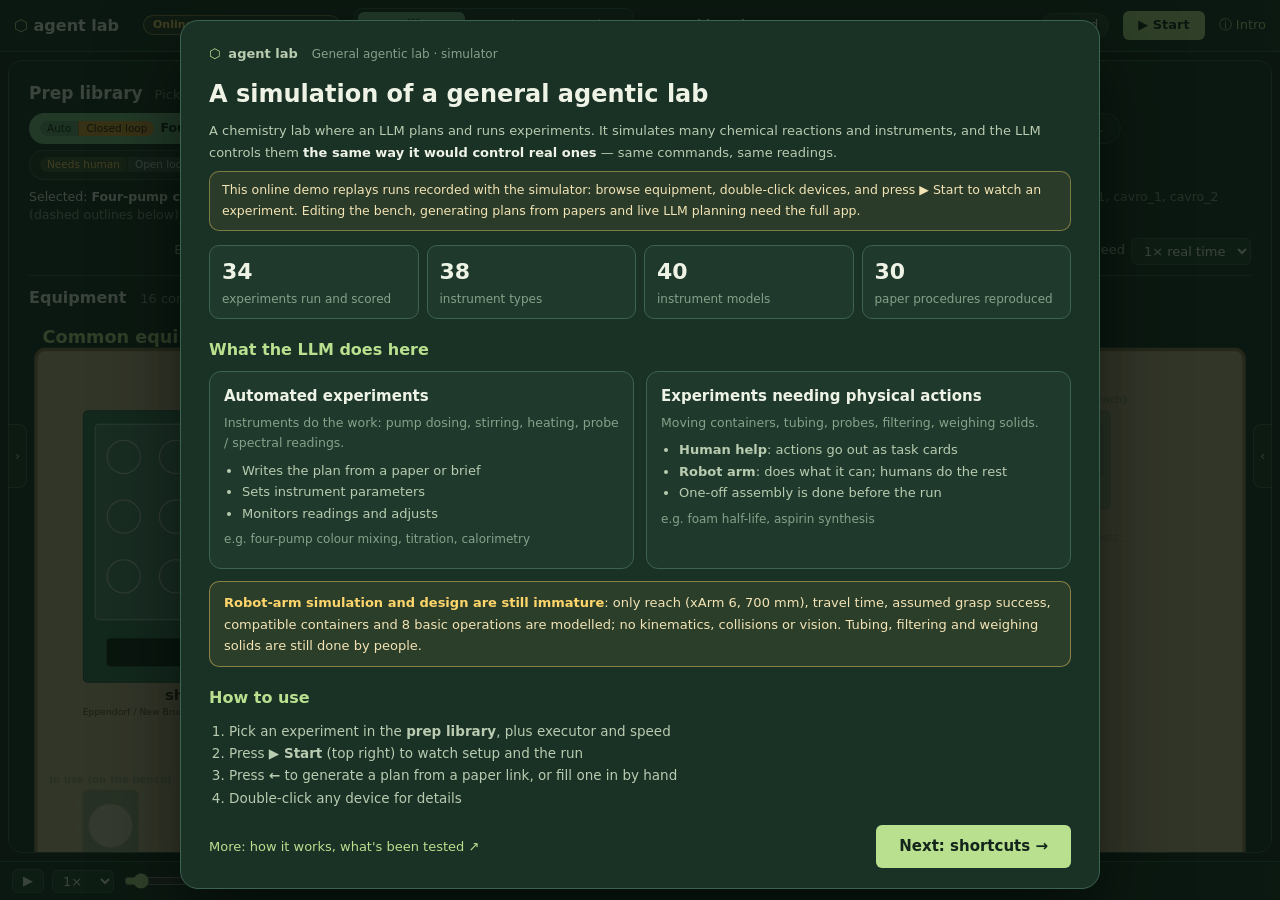
==== commit c0d4a825: "Rebuild: plan briefs in the progress panel, fault marks Co-Authored-By: Claude Opus 5.5 <noreply@ant" ====
--- a/index.html
+++ b/index.html
@@ -4,7 +4,7 @@
 <meta charset="utf-8">
 <meta name="viewport" content="width=device-width, initial-scale=1">
 <title>agent lab · Experiment studio</title>
-<link rel="stylesheet" href="static/studio.css?v=20261108222940">
+<link rel="stylesheet" href="static/studio.css?v=20261108224056">
 </head>
 <body class="panel-hidden demo-hidden">
 <header class="bar">
@@ -242,23 +242,23 @@
 </div>
 <div id="tip" class="tip" hidden></div>
 <div id="dragGhost" class="drag-ghost" hidden></div>
-<script src="static/static_api.js?v=20261108222940"></script>
-<script src="static/studio.js?v=20261108222940"></script>
-<script src="static/models.js?v=20261108222940"></script>
-<script src="static/pump.js?v=20261108222940"></script>
-<script src="static/fx.js?v=20261108222940"></script>
-<script src="static/fxmore.js?v=20261108222940"></script>
-<script src="static/bench.js?v=20261108222940"></script>
-<script src="static/focus.js?v=20261108222940"></script>
-<script src="static/iso.js?v=20261108222940"></script>
-<script src="static/paperlink.js?v=20261108222940"></script>
-<script src="static/gear.js?v=20261108222940"></script>
-<script src="static/prep.js?v=20261108222940"></script>
-<script src="static/demo.js?v=20261108222940"></script>
-<script src="static/planform.js?v=20261108222940"></script>
-<script src="static/genplan.js?v=20261108222940"></script>
-<script src="static/console.js?v=20261108222940"></script>
-<script src="static/devinfo.js?v=20261108222940"></script>
-<script src="static/welcome.js?v=20261108222940"></script>
+<script src="static/static_api.js?v=20261108224056"></script>
+<script src="static/studio.js?v=20261108224056"></script>
+<script src="static/models.js?v=20261108224056"></script>
+<script src="static/pump.js?v=20261108224056"></script>
+<script src="static/fx.js?v=20261108224056"></script>
+<script src="static/fxmore.js?v=20261108224056"></script>
+<script src="static/bench.js?v=20261108224056"></script>
+<script src="static/focus.js?v=20261108224056"></script>
+<script src="static/iso.js?v=20261108224056"></script>
+<script src="static/paperlink.js?v=20261108224056"></script>
+<script src="static/gear.js?v=20261108224056"></script>
+<script src="static/prep.js?v=20261108224056"></script>
+<script src="static/demo.js?v=20261108224056"></script>
+<script src="static/planform.js?v=20261108224056"></script>
+<script src="static/genplan.js?v=20261108224056"></script>
+<script src="static/console.js?v=20261108224056"></script>
+<script src="static/devinfo.js?v=20261108224056"></script>
+<script src="static/welcome.js?v=20261108224056"></script>
 </body>
 </html>
--- a/static/studio.css
+++ b/static/studio.css
@@ -732,3 +732,12 @@
 .prep-chip b.tagpair { display: inline-flex; flex: 0 0 auto; border-radius: 999px; overflow: hidden; font-weight: 500; }
 .prep-chip b.tagpair i { border-radius: 0; padding: 0 7px; }
 .prep-chip b.tagpair i + i { border-left: 1px solid rgba(0, 0, 0, .25); }
+/* plan brief in the progress panel */
+.pp-brief { margin: 6px 0 4px; padding-top: 6px; border-top: 1px solid rgba(255, 255, 255, .12); font-size: 12px; line-height: 1.4; }
+.pp-io i { font-style: normal; display: inline-block; min-width: 30px; color: var(--accent); }
+.pp-stages { margin: 4px 0 0; padding-left: 18px; }
+.pp-stages li { margin: 2px 0; opacity: .7; }
+.pp-stages li.cur { opacity: 1; color: #ffe9b0; }
+.pp-out { font-family: ui-monospace, monospace; font-size: 11px; color: #b9e08f; }
+.iso-warn { fill: #ffb4a8; font-size: 26px; font-weight: 700; text-anchor: middle; paint-order: stroke; stroke: #3a1410; stroke-width: 5px; animation: fxBlinkWarn 1s steps(2) infinite; }
+@keyframes fxBlinkWarn { 50% { opacity: .45; } }
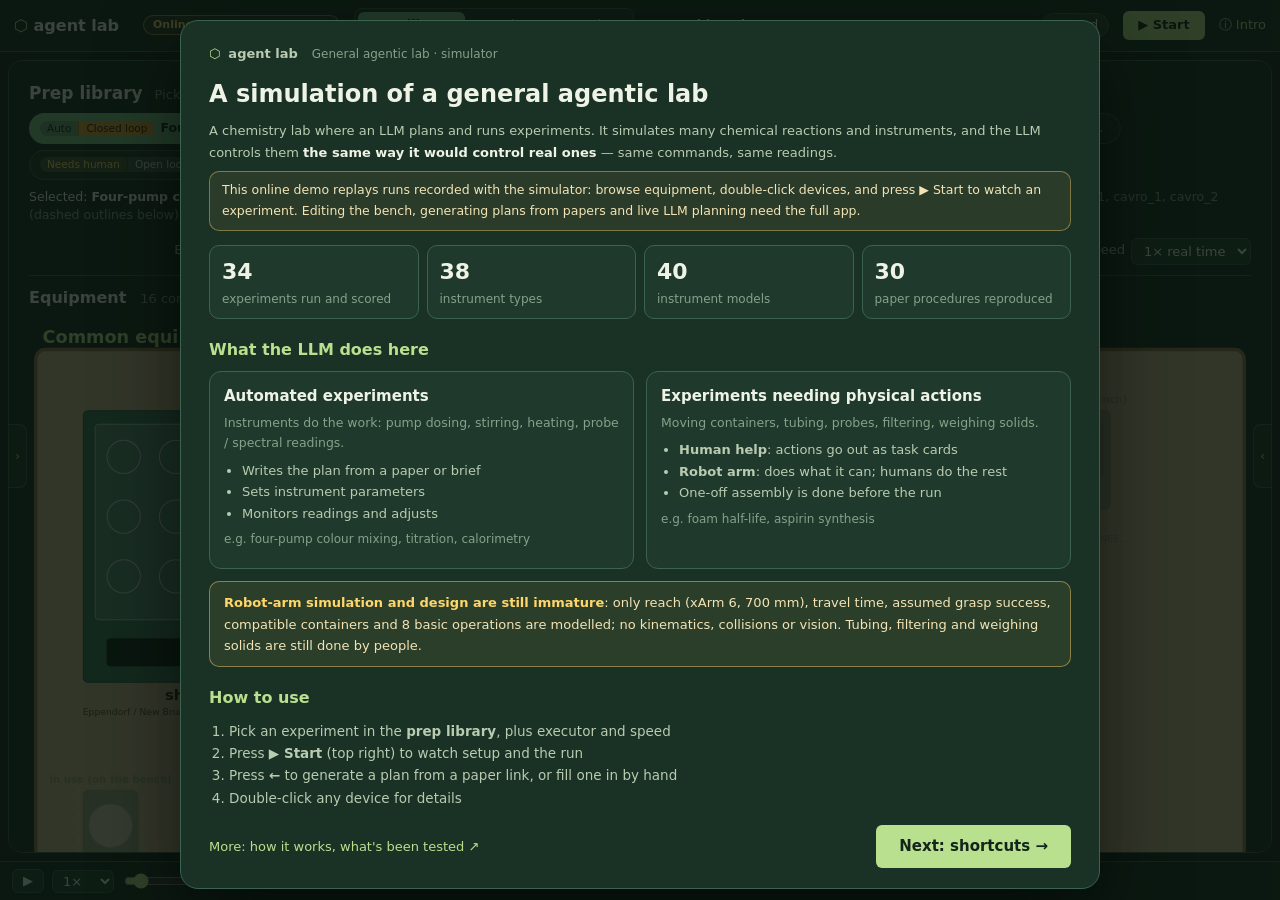
==== commit 062824f1: "Refresh frontend: experiment brief before start Co-Authored-By: Claude Opus 5.5 <noreply@anthropic.c" ====
--- a/index.html
+++ b/index.html
@@ -4,7 +4,7 @@
 <meta charset="utf-8">
 <meta name="viewport" content="width=device-width, initial-scale=1">
 <title>agent lab · Experiment studio</title>
-<link rel="stylesheet" href="static/studio.css?v=20261108224056">
+<link rel="stylesheet" href="static/studio.css?v=20261108224600">
 </head>
 <body class="panel-hidden demo-hidden">
 <header class="bar">
@@ -242,23 +242,23 @@
 </div>
 <div id="tip" class="tip" hidden></div>
 <div id="dragGhost" class="drag-ghost" hidden></div>
-<script src="static/static_api.js?v=20261108224056"></script>
-<script src="static/studio.js?v=20261108224056"></script>
-<script src="static/models.js?v=20261108224056"></script>
-<script src="static/pump.js?v=20261108224056"></script>
-<script src="static/fx.js?v=20261108224056"></script>
-<script src="static/fxmore.js?v=20261108224056"></script>
-<script src="static/bench.js?v=20261108224056"></script>
-<script src="static/focus.js?v=20261108224056"></script>
-<script src="static/iso.js?v=20261108224056"></script>
-<script src="static/paperlink.js?v=20261108224056"></script>
-<script src="static/gear.js?v=20261108224056"></script>
-<script src="static/prep.js?v=20261108224056"></script>
-<script src="static/demo.js?v=20261108224056"></script>
-<script src="static/planform.js?v=20261108224056"></script>
-<script src="static/genplan.js?v=20261108224056"></script>
-<script src="static/console.js?v=20261108224056"></script>
-<script src="static/devinfo.js?v=20261108224056"></script>
-<script src="static/welcome.js?v=20261108224056"></script>
+<script src="static/static_api.js?v=20261108224600"></script>
+<script src="static/studio.js?v=20261108224600"></script>
+<script src="static/models.js?v=20261108224600"></script>
+<script src="static/pump.js?v=20261108224600"></script>
+<script src="static/fx.js?v=20261108224600"></script>
+<script src="static/fxmore.js?v=20261108224600"></script>
+<script src="static/bench.js?v=20261108224600"></script>
+<script src="static/focus.js?v=20261108224600"></script>
+<script src="static/iso.js?v=20261108224600"></script>
+<script src="static/paperlink.js?v=20261108224600"></script>
+<script src="static/gear.js?v=20261108224600"></script>
+<script src="static/prep.js?v=20261108224600"></script>
+<script src="static/demo.js?v=20261108224600"></script>
+<script src="static/planform.js?v=20261108224600"></script>
+<script src="static/genplan.js?v=20261108224600"></script>
+<script src="static/console.js?v=20261108224600"></script>
+<script src="static/devinfo.js?v=20261108224600"></script>
+<script src="static/welcome.js?v=20261108224600"></script>
 </body>
 </html>
--- a/static/studio.css
+++ b/static/studio.css
@@ -741,3 +741,9 @@
 .pp-out { font-family: ui-monospace, monospace; font-size: 11px; color: #b9e08f; }
 .iso-warn { fill: #ffb4a8; font-size: 26px; font-weight: 700; text-anchor: middle; paint-order: stroke; stroke: #3a1410; stroke-width: 5px; animation: fxBlinkWarn 1s steps(2) infinite; }
 @keyframes fxBlinkWarn { 50% { opacity: .45; } }
+/* "what this experiment does" before a run */
+.bc-box .di-body h4 { margin: 12px 0 4px; }
+.bc-box .di-body ul, .bc-stages { margin: 0; padding-left: 20px; }
+.bc-stages li { margin: 4px 0; }
+.bc-tags { font-size: 12px; color: var(--accent); margin-left: 8px; }
+.bc-btns { display: flex; justify-content: flex-end; gap: 10px; padding: 12px 18px 16px; }
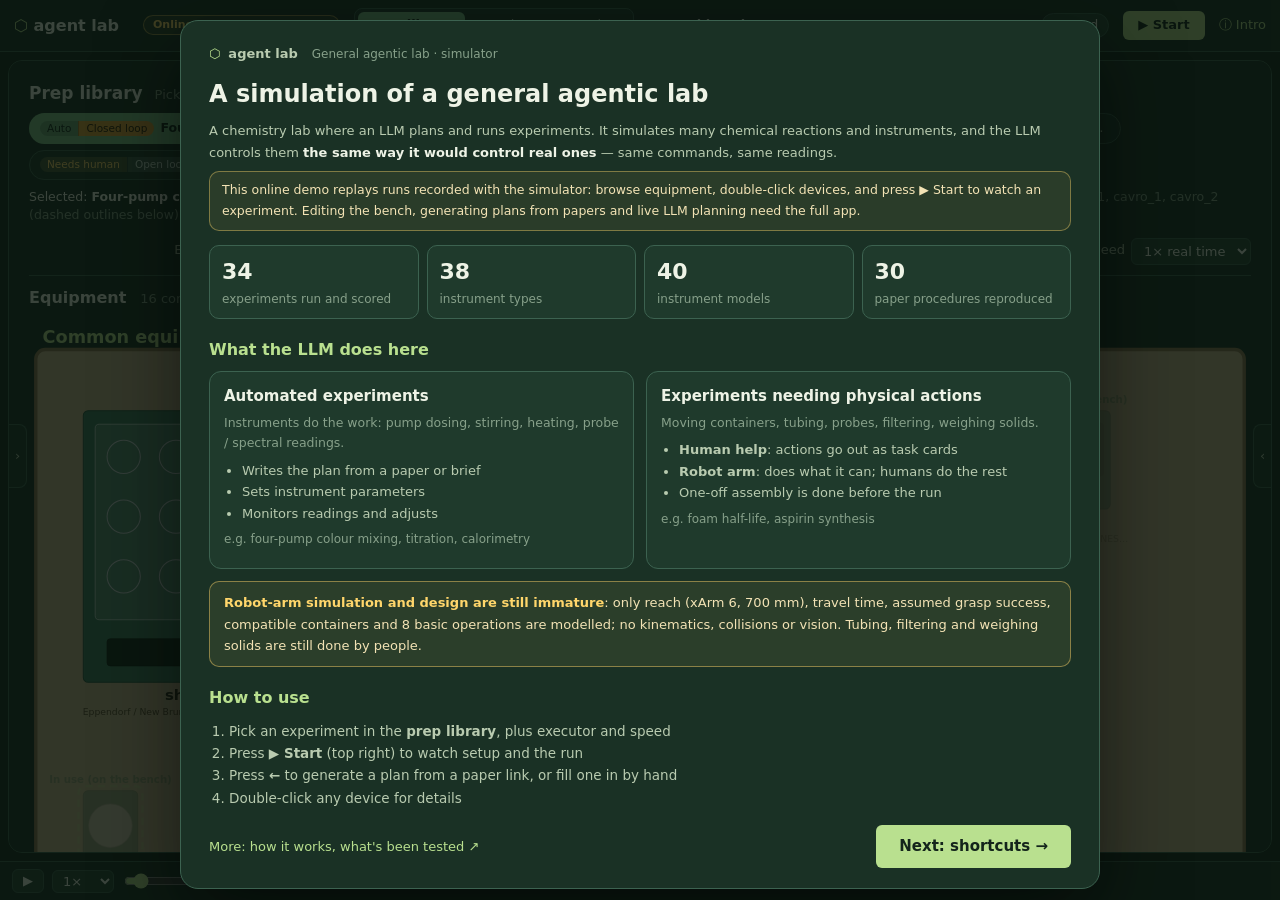
==== commit d27b7774: "Rebuild: closed-loop briefs mark the LLM decisions Co-Authored-By: Claude Opus 5.5 <noreply@anthropi" ====
--- a/index.html
+++ b/index.html
@@ -4,7 +4,7 @@
 <meta charset="utf-8">
 <meta name="viewport" content="width=device-width, initial-scale=1">
 <title>agent lab · Experiment studio</title>
-<link rel="stylesheet" href="static/studio.css?v=20261108224600">
+<link rel="stylesheet" href="static/studio.css?v=20261108231513">
 </head>
 <body class="panel-hidden demo-hidden">
 <header class="bar">
@@ -242,23 +242,23 @@
 </div>
 <div id="tip" class="tip" hidden></div>
 <div id="dragGhost" class="drag-ghost" hidden></div>
-<script src="static/static_api.js?v=20261108224600"></script>
-<script src="static/studio.js?v=20261108224600"></script>
-<script src="static/models.js?v=20261108224600"></script>
-<script src="static/pump.js?v=20261108224600"></script>
-<script src="static/fx.js?v=20261108224600"></script>
-<script src="static/fxmore.js?v=20261108224600"></script>
-<script src="static/bench.js?v=20261108224600"></script>
-<script src="static/focus.js?v=20261108224600"></script>
-<script src="static/iso.js?v=20261108224600"></script>
-<script src="static/paperlink.js?v=20261108224600"></script>
-<script src="static/gear.js?v=20261108224600"></script>
-<script src="static/prep.js?v=20261108224600"></script>
-<script src="static/demo.js?v=20261108224600"></script>
-<script src="static/planform.js?v=20261108224600"></script>
-<script src="static/genplan.js?v=20261108224600"></script>
-<script src="static/console.js?v=20261108224600"></script>
-<script src="static/devinfo.js?v=20261108224600"></script>
-<script src="static/welcome.js?v=20261108224600"></script>
+<script src="static/static_api.js?v=20261108231513"></script>
+<script src="static/studio.js?v=20261108231513"></script>
+<script src="static/models.js?v=20261108231513"></script>
+<script src="static/pump.js?v=20261108231513"></script>
+<script src="static/fx.js?v=20261108231513"></script>
+<script src="static/fxmore.js?v=20261108231513"></script>
+<script src="static/bench.js?v=20261108231513"></script>
+<script src="static/focus.js?v=20261108231513"></script>
+<script src="static/iso.js?v=20261108231513"></script>
+<script src="static/paperlink.js?v=20261108231513"></script>
+<script src="static/gear.js?v=20261108231513"></script>
+<script src="static/prep.js?v=20261108231513"></script>
+<script src="static/demo.js?v=20261108231513"></script>
+<script src="static/planform.js?v=20261108231513"></script>
+<script src="static/genplan.js?v=20261108231513"></script>
+<script src="static/console.js?v=20261108231513"></script>
+<script src="static/devinfo.js?v=20261108231513"></script>
+<script src="static/welcome.js?v=20261108231513"></script>
 </body>
 </html>
--- a/static/studio.css
+++ b/static/studio.css
@@ -747,3 +747,5 @@
 .bc-stages li { margin: 4px 0; }
 .bc-tags { font-size: 12px; color: var(--accent); margin-left: 8px; }
 .bc-btns { display: flex; justify-content: flex-end; gap: 10px; padding: 12px 18px 16px; }
+.bc-stages li.llm b, .pp-stages li.llm b { color: #ffc46b; }
+.bc-llm { margin-top: 8px; padding: 6px 10px; border-left: 3px solid #e0a23a; color: #ffd99a; font-size: 12.5px; }
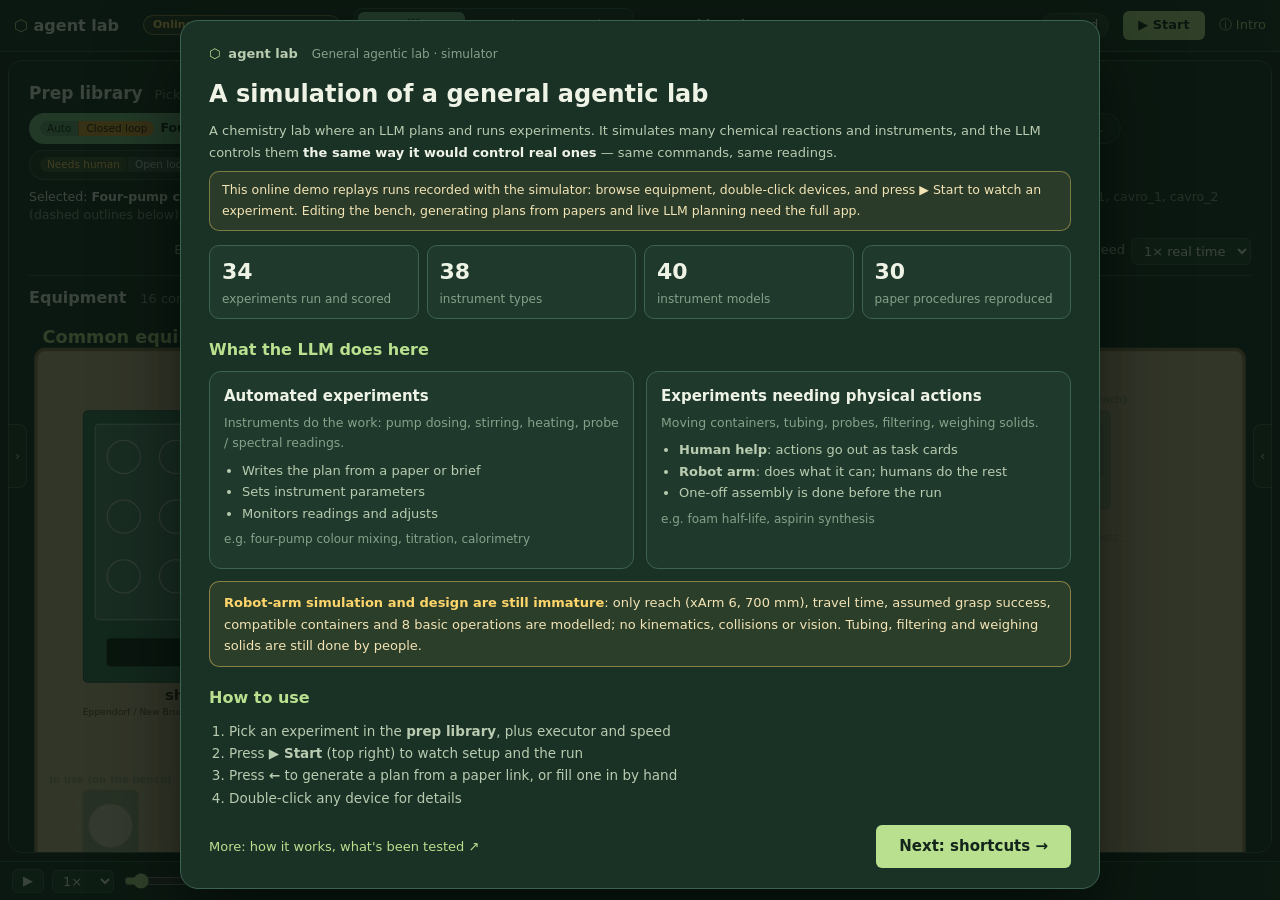
==== commit 023c3adc: "Rebuild: subtitles, floating amounts, decision moments" ====
--- a/index.html
+++ b/index.html
@@ -4,7 +4,7 @@
 <meta charset="utf-8">
 <meta name="viewport" content="width=device-width, initial-scale=1">
 <title>agent lab · Experiment studio</title>
-<link rel="stylesheet" href="static/studio.css?v=20261108231513">
+<link rel="stylesheet" href="static/studio.css?v=20261109013603">
 </head>
 <body class="panel-hidden demo-hidden">
 <header class="bar">
@@ -242,23 +242,24 @@
 </div>
 <div id="tip" class="tip" hidden></div>
 <div id="dragGhost" class="drag-ghost" hidden></div>
-<script src="static/static_api.js?v=20261108231513"></script>
-<script src="static/studio.js?v=20261108231513"></script>
-<script src="static/models.js?v=20261108231513"></script>
-<script src="static/pump.js?v=20261108231513"></script>
-<script src="static/fx.js?v=20261108231513"></script>
-<script src="static/fxmore.js?v=20261108231513"></script>
-<script src="static/bench.js?v=20261108231513"></script>
-<script src="static/focus.js?v=20261108231513"></script>
-<script src="static/iso.js?v=20261108231513"></script>
-<script src="static/paperlink.js?v=20261108231513"></script>
-<script src="static/gear.js?v=20261108231513"></script>
-<script src="static/prep.js?v=20261108231513"></script>
-<script src="static/demo.js?v=20261108231513"></script>
-<script src="static/planform.js?v=20261108231513"></script>
-<script src="static/genplan.js?v=20261108231513"></script>
-<script src="static/console.js?v=20261108231513"></script>
-<script src="static/devinfo.js?v=20261108231513"></script>
-<script src="static/welcome.js?v=20261108231513"></script>
+<script src="static/static_api.js?v=20261109013603"></script>
+<script src="static/studio.js?v=20261109013603"></script>
+<script src="static/models.js?v=20261109013603"></script>
+<script src="static/pump.js?v=20261109013603"></script>
+<script src="static/fx.js?v=20261109013603"></script>
+<script src="static/caption.js?v=20261109013603"></script>
+<script src="static/fxmore.js?v=20261109013603"></script>
+<script src="static/bench.js?v=20261109013603"></script>
+<script src="static/focus.js?v=20261109013603"></script>
+<script src="static/iso.js?v=20261109013603"></script>
+<script src="static/paperlink.js?v=20261109013603"></script>
+<script src="static/gear.js?v=20261109013603"></script>
+<script src="static/prep.js?v=20261109013603"></script>
+<script src="static/demo.js?v=20261109013603"></script>
+<script src="static/planform.js?v=20261109013603"></script>
+<script src="static/genplan.js?v=20261109013603"></script>
+<script src="static/console.js?v=20261109013603"></script>
+<script src="static/devinfo.js?v=20261109013603"></script>
+<script src="static/welcome.js?v=20261109013603"></script>
 </body>
 </html>
--- a/static/studio.css
+++ b/static/studio.css
@@ -352,6 +352,9 @@
 .pc-verdict { margin: 4px 0; font-weight: 600; }
 .pc-verdict.good { color: var(--good); }
 .pc-verdict.warn { color: #ffc24a; }
+.pc-verdict.bad { color: var(--bad, #ff6b6b); }
+.pc-why { margin: 2px 0 4px 18px; padding: 0; font-size: 12px; }
+.pc-tags { display: flex; gap: 6px; margin: 4px 0; }
 .pc-row { display: grid; grid-template-columns: 16px 1fr; gap: 2px 6px; padding: 3px 0; border-bottom: 1px solid rgba(255,255,255,.05); }
 .pc-row .pc-mark { font-weight: 700; }
 .pc-row.ok .pc-mark { color: var(--good); }
@@ -749,3 +752,23 @@
 .bc-btns { display: flex; justify-content: flex-end; gap: 10px; padding: 12px 18px 16px; }
 .bc-stages li.llm b, .pp-stages li.llm b { color: #ffc46b; }
 .bc-llm { margin-top: 8px; padding: 6px 10px; border-left: 3px solid #e0a23a; color: #ffd99a; font-size: 12.5px; }
+
+/* ---- caption.js: one subtitle line, floating numbers, the LLM's moment, 🧠 on the timeline (no boxes, no cards) */
+.caption { position: absolute; left: 50%; bottom: 52px; transform: translateX(-50%); max-width: min(86%, 980px); z-index: 6;
+  font-size: 19px; line-height: 1.35; font-weight: 600; text-align: center; color: #f4f7ee; pointer-events: none;
+  text-shadow: 0 0 6px rgba(0,0,0,.95), 0 1px 3px rgba(0,0,0,.9), 0 0 18px rgba(0,0,0,.6); }
+.caption.llm { color: #ffd98a; font-size: 21px; }
+.caption.warn { color: #ffb0a0; }
+.caption.dim { color: #cfd8c8; font-weight: 500; font-size: 17px; }
+.cap-float { position: absolute; z-index: 7; transform: translate(-50%, 0); pointer-events: none; white-space: nowrap;
+  font: 700 16px/1 system-ui, sans-serif; color: #bfe9ff; text-shadow: 0 0 5px rgba(0,0,0,.95), 0 1px 2px #000;
+  animation: capRise 2.6s ease-out forwards; }
+.cap-float.read { color: #e8ffd0; }
+@keyframes capRise { 0% { opacity: 0; translate: 0 6px; } 12% { opacity: 1; } 75% { opacity: 1; } 100% { opacity: 0; translate: 0 -46px; } }
+.llm-link .llm-arc { fill: none; stroke: #ffd98a; stroke-width: 4; stroke-dasharray: 14 10; opacity: .9; }
+.llm-link .llm-brain { font-size: 64px; text-anchor: middle; dominant-baseline: auto; filter: drop-shadow(0 0 10px rgba(255,217,138,.8)); }
+.llm-link .llm-tag { font: 700 26px system-ui, sans-serif; fill: #ffd98a; text-anchor: middle; paint-order: stroke; stroke: rgba(0,0,0,.85); stroke-width: 5px; }
+.scrub-marks { position: absolute; top: 0; height: 100%; pointer-events: none; }
+.scrub-marks i { position: absolute; top: -14px; transform: translateX(-50%); font-style: normal; font-size: 14px; pointer-events: auto; cursor: default; }
+.timeline { position: relative; }
+.pp-stages li.fold { opacity: .55; }
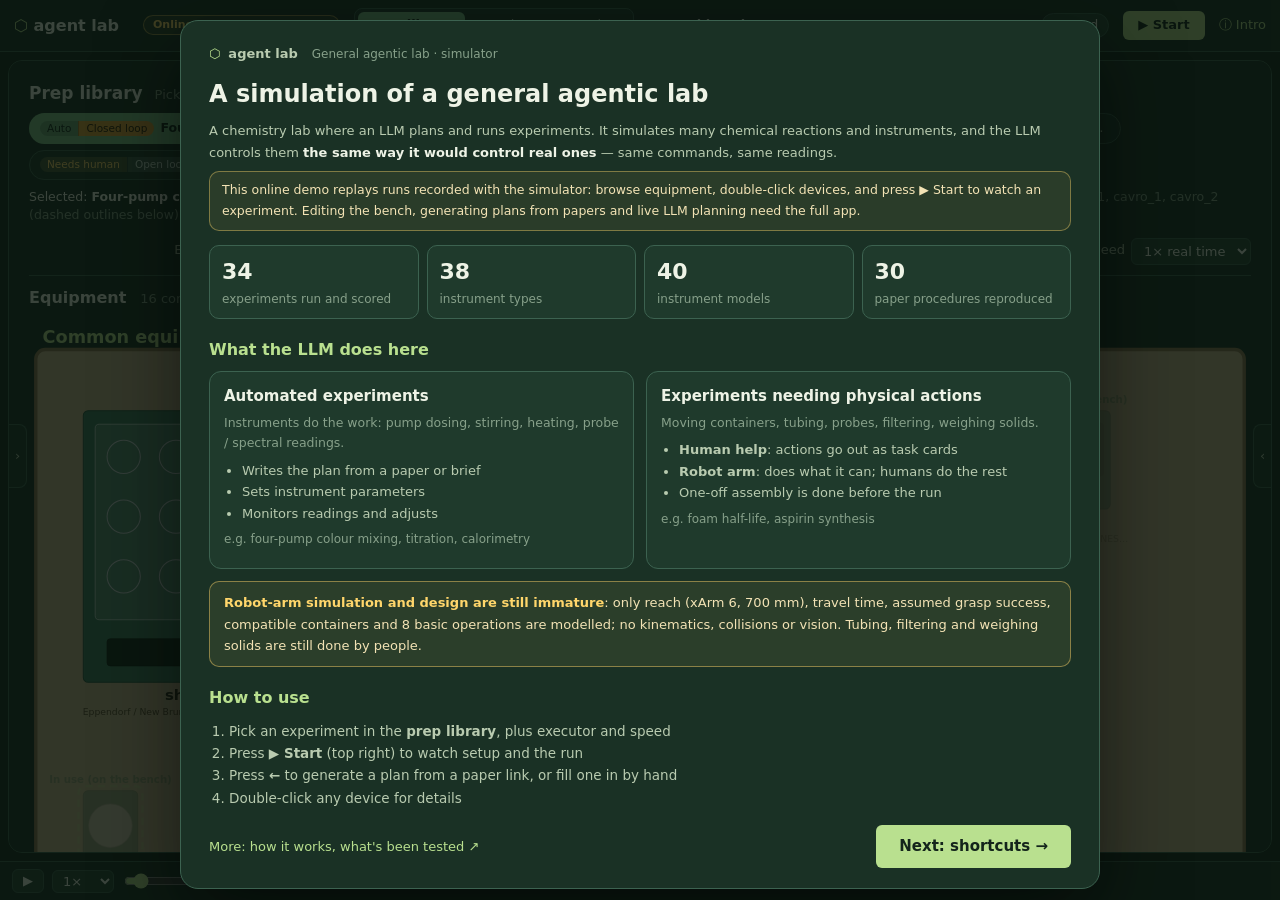
==== commit b1202bab: "Rebuild: short container names in subtitles" ====
--- a/index.html
+++ b/index.html
@@ -4,7 +4,7 @@
 <meta charset="utf-8">
 <meta name="viewport" content="width=device-width, initial-scale=1">
 <title>agent lab · Experiment studio</title>
-<link rel="stylesheet" href="static/studio.css?v=20261109013603">
+<link rel="stylesheet" href="static/studio.css?v=20261109013730">
 </head>
 <body class="panel-hidden demo-hidden">
 <header class="bar">
@@ -242,24 +242,24 @@
 </div>
 <div id="tip" class="tip" hidden></div>
 <div id="dragGhost" class="drag-ghost" hidden></div>
-<script src="static/static_api.js?v=20261109013603"></script>
-<script src="static/studio.js?v=20261109013603"></script>
-<script src="static/models.js?v=20261109013603"></script>
-<script src="static/pump.js?v=20261109013603"></script>
-<script src="static/fx.js?v=20261109013603"></script>
-<script src="static/caption.js?v=20261109013603"></script>
-<script src="static/fxmore.js?v=20261109013603"></script>
-<script src="static/bench.js?v=20261109013603"></script>
-<script src="static/focus.js?v=20261109013603"></script>
-<script src="static/iso.js?v=20261109013603"></script>
-<script src="static/paperlink.js?v=20261109013603"></script>
-<script src="static/gear.js?v=20261109013603"></script>
-<script src="static/prep.js?v=20261109013603"></script>
-<script src="static/demo.js?v=20261109013603"></script>
-<script src="static/planform.js?v=20261109013603"></script>
-<script src="static/genplan.js?v=20261109013603"></script>
-<script src="static/console.js?v=20261109013603"></script>
-<script src="static/devinfo.js?v=20261109013603"></script>
-<script src="static/welcome.js?v=20261109013603"></script>
+<script src="static/static_api.js?v=20261109013730"></script>
+<script src="static/studio.js?v=20261109013730"></script>
+<script src="static/models.js?v=20261109013730"></script>
+<script src="static/pump.js?v=20261109013730"></script>
+<script src="static/fx.js?v=20261109013730"></script>
+<script src="static/caption.js?v=20261109013730"></script>
+<script src="static/fxmore.js?v=20261109013730"></script>
+<script src="static/bench.js?v=20261109013730"></script>
+<script src="static/focus.js?v=20261109013730"></script>
+<script src="static/iso.js?v=20261109013730"></script>
+<script src="static/paperlink.js?v=20261109013730"></script>
+<script src="static/gear.js?v=20261109013730"></script>
+<script src="static/prep.js?v=20261109013730"></script>
+<script src="static/demo.js?v=20261109013730"></script>
+<script src="static/planform.js?v=20261109013730"></script>
+<script src="static/genplan.js?v=20261109013730"></script>
+<script src="static/console.js?v=20261109013730"></script>
+<script src="static/devinfo.js?v=20261109013730"></script>
+<script src="static/welcome.js?v=20261109013730"></script>
 </body>
 </html>
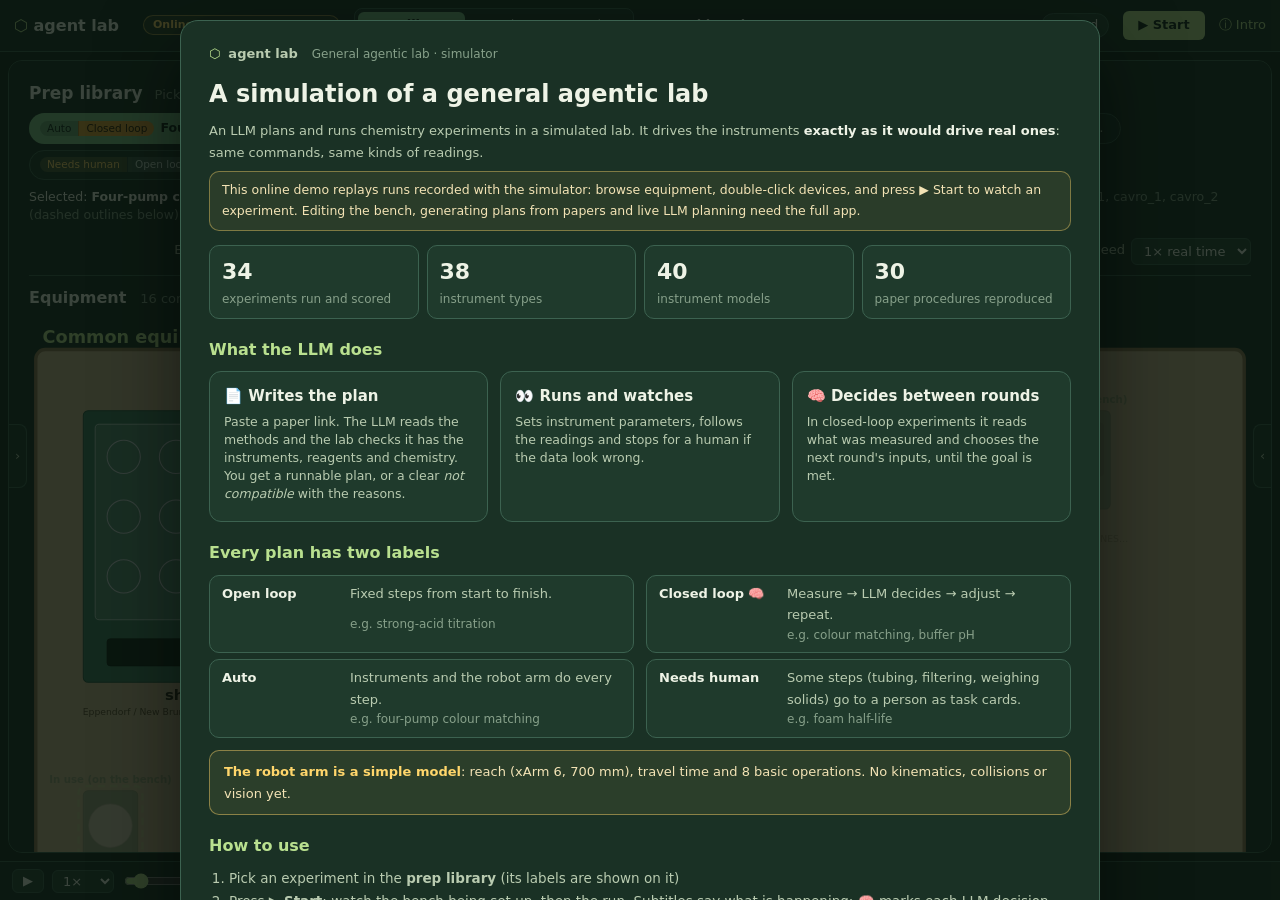
==== commit 19de3e02: "Rebuild: new intro" ====
--- a/index.html
+++ b/index.html
@@ -4,7 +4,7 @@
 <meta charset="utf-8">
 <meta name="viewport" content="width=device-width, initial-scale=1">
 <title>agent lab · Experiment studio</title>
-<link rel="stylesheet" href="static/studio.css?v=20261109013730">
+<link rel="stylesheet" href="static/studio.css?v=20261109014450">
 </head>
 <body class="panel-hidden demo-hidden">
 <header class="bar">
@@ -136,42 +136,42 @@
   <div class="wl-box">
     <div class="wl-top"><span class="logo">⬡</span> <b>agent lab</b><span class="muted">General agentic lab · simulator</span></div>
     <h1>A simulation of a general agentic lab</h1>
-    <p class="wl-lead">A chemistry lab where an LLM plans and runs experiments. It simulates many chemical reactions and instruments,
-      and the LLM controls them <b>the same way it would control real ones</b> — same commands, same readings.</p>
+    <p class="wl-lead">An LLM plans and runs chemistry experiments in a simulated lab. It drives the instruments
+      <b>exactly as it would drive real ones</b>: same commands, same kinds of readings.</p>
     <p class="wl-online">This online demo replays runs recorded with the simulator: browse equipment, double-click devices, and press ▶ Start to watch an experiment. Editing the bench, generating plans from papers and live LLM planning need the full app.</p><div class="wl-kpis" id="wlKpis"></div>
 
-    <h2>What the LLM does here</h2>
-    <div class="wl-cards">
+    <h2>What the LLM does</h2>
+    <div class="wl-cards three">
       <div class="wl-card">
-        <h3>Automated experiments</h3>
-        <p class="muted">Instruments do the work: pump dosing, stirring, heating, probe / spectral readings.</p>
-        <ul>
-          <li>Writes the plan from a paper or brief</li>
-          <li>Sets instrument parameters</li>
-          <li>Monitors readings and adjusts</li>
-        </ul>
-        <p class="wl-eg">e.g. four-pump colour mixing, titration, calorimetry</p>
+        <h3>📄 Writes the plan</h3>
+        <p>Paste a paper link. The LLM reads the methods and the lab checks it has the instruments, reagents and chemistry.
+          You get a runnable plan, or a clear <i>not compatible</i> with the reasons.</p>
       </div>
       <div class="wl-card">
-        <h3>Experiments needing physical actions</h3>
-        <p class="muted">Moving containers, tubing, probes, filtering, weighing solids.</p>
-        <ul>
-          <li><b>Human help</b>: actions go out as task cards</li>
-          <li><b>Robot arm</b>: does what it can; humans do the rest</li>
-          <li>One-off assembly is done before the run</li>
-        </ul>
-        <p class="wl-eg">e.g. foam half-life, aspirin synthesis</p>
-      </div>
-    </div>
-    <div class="wl-warn"><b>Robot-arm simulation and design are still immature</b>: only reach (xArm 6, 700 mm), travel time,
-      assumed grasp success, compatible containers and 8 basic operations are modelled; no kinematics, collisions or vision.
-      Tubing, filtering and weighing solids are still done by people.</div>
+        <h3>👀 Runs and watches</h3>
+        <p>Sets instrument parameters, follows the readings and stops for a human if the data look wrong.</p>
+      </div>
+      <div class="wl-card">
+        <h3>🧠 Decides between rounds</h3>
+        <p>In closed-loop experiments it reads what was measured and chooses the next round's inputs, until the goal is met.</p>
+      </div>
+    </div>
+
+    <h2>Every plan has two labels</h2>
+    <div class="wl-labels">
+      <div><b>Open loop</b><span>Fixed steps from start to finish.</span><i>e.g. strong-acid titration</i></div>
+      <div><b>Closed loop 🧠</b><span>Measure → LLM decides → adjust → repeat.</span><i>e.g. colour matching, buffer pH</i></div>
+      <div><b>Auto</b><span>Instruments and the robot arm do every step.</span><i>e.g. four-pump colour matching</i></div>
+      <div><b>Needs human</b><span>Some steps (tubing, filtering, weighing solids) go to a person as task cards.</span><i>e.g. foam half-life</i></div>
+    </div>
+    <div class="wl-warn"><b>The robot arm is a simple model</b>: reach (xArm 6, 700 mm), travel time and 8 basic operations.
+      No kinematics, collisions or vision yet.</div>
 
     <h2>How to use</h2>
     <ol class="wl-steps">
-      <li>Pick an experiment in the <b>prep library</b>, plus executor and speed</li>
-      <li>Press <b>▶ Start</b> (top right) to watch setup and the run</li>
-      <li>Press <b>←</b> to generate a plan from a paper link, or fill one in by hand</li>
+      <li>Pick an experiment in the <b>prep library</b> (its labels are shown on it)</li>
+      <li>Press <b>▶ Start</b>: watch the bench being set up, then the run. Subtitles say what is happening; 🧠 marks each LLM decision</li>
+      <li>Press <b>←</b> to paste a paper link and generate a plan, or fill one in by hand</li>
       <li>Double-click any device for details</li>
     </ol>
     <div class="wl-foot"><a class="link" href="intro.html" target="_blank">More: how it works, what's been tested ↗</a><span class="sp"></span>
@@ -242,24 +242,24 @@
 </div>
 <div id="tip" class="tip" hidden></div>
 <div id="dragGhost" class="drag-ghost" hidden></div>
-<script src="static/static_api.js?v=20261109013730"></script>
-<script src="static/studio.js?v=20261109013730"></script>
-<script src="static/models.js?v=20261109013730"></script>
-<script src="static/pump.js?v=20261109013730"></script>
-<script src="static/fx.js?v=20261109013730"></script>
-<script src="static/caption.js?v=20261109013730"></script>
-<script src="static/fxmore.js?v=20261109013730"></script>
-<script src="static/bench.js?v=20261109013730"></script>
-<script src="static/focus.js?v=20261109013730"></script>
-<script src="static/iso.js?v=20261109013730"></script>
-<script src="static/paperlink.js?v=20261109013730"></script>
-<script src="static/gear.js?v=20261109013730"></script>
-<script src="static/prep.js?v=20261109013730"></script>
-<script src="static/demo.js?v=20261109013730"></script>
-<script src="static/planform.js?v=20261109013730"></script>
-<script src="static/genplan.js?v=20261109013730"></script>
-<script src="static/console.js?v=20261109013730"></script>
-<script src="static/devinfo.js?v=20261109013730"></script>
-<script src="static/welcome.js?v=20261109013730"></script>
+<script src="static/static_api.js?v=20261109014450"></script>
+<script src="static/studio.js?v=20261109014450"></script>
+<script src="static/models.js?v=20261109014450"></script>
+<script src="static/pump.js?v=20261109014450"></script>
+<script src="static/fx.js?v=20261109014450"></script>
+<script src="static/caption.js?v=20261109014450"></script>
+<script src="static/fxmore.js?v=20261109014450"></script>
+<script src="static/bench.js?v=20261109014450"></script>
+<script src="static/focus.js?v=20261109014450"></script>
+<script src="static/iso.js?v=20261109014450"></script>
+<script src="static/paperlink.js?v=20261109014450"></script>
+<script src="static/gear.js?v=20261109014450"></script>
+<script src="static/prep.js?v=20261109014450"></script>
+<script src="static/demo.js?v=20261109014450"></script>
+<script src="static/planform.js?v=20261109014450"></script>
+<script src="static/genplan.js?v=20261109014450"></script>
+<script src="static/console.js?v=20261109014450"></script>
+<script src="static/devinfo.js?v=20261109014450"></script>
+<script src="static/welcome.js?v=20261109014450"></script>
 </body>
 </html>
--- a/static/studio.css
+++ b/static/studio.css
@@ -772,3 +772,12 @@
 .scrub-marks i { position: absolute; top: -14px; transform: translateX(-50%); font-style: normal; font-size: 14px; pointer-events: auto; cursor: default; }
 .timeline { position: relative; }
 .pp-stages li.fold { opacity: .55; }
+.wl-cards.three { grid-template-columns: repeat(3, 1fr); }
+.wl-card p { color: var(--ink2); line-height: 1.45; }
+.wl-labels { display: grid; grid-template-columns: 1fr 1fr; gap: 6px 12px; }
+.wl-labels > div { display: grid; grid-template-columns: 118px 1fr; column-gap: 10px; align-items: baseline;
+  padding: 7px 12px; border-radius: 10px; background: var(--panel); border: 1px solid var(--line); font-size: 13px; }
+.wl-labels b { color: var(--ink); grid-row: span 2; }
+.wl-labels span { color: var(--ink2); }
+.wl-labels i { color: var(--ink3); font-size: 12px; font-style: normal; }
+@media (max-width: 760px) { .wl-cards.three, .wl-labels { grid-template-columns: 1fr; } }
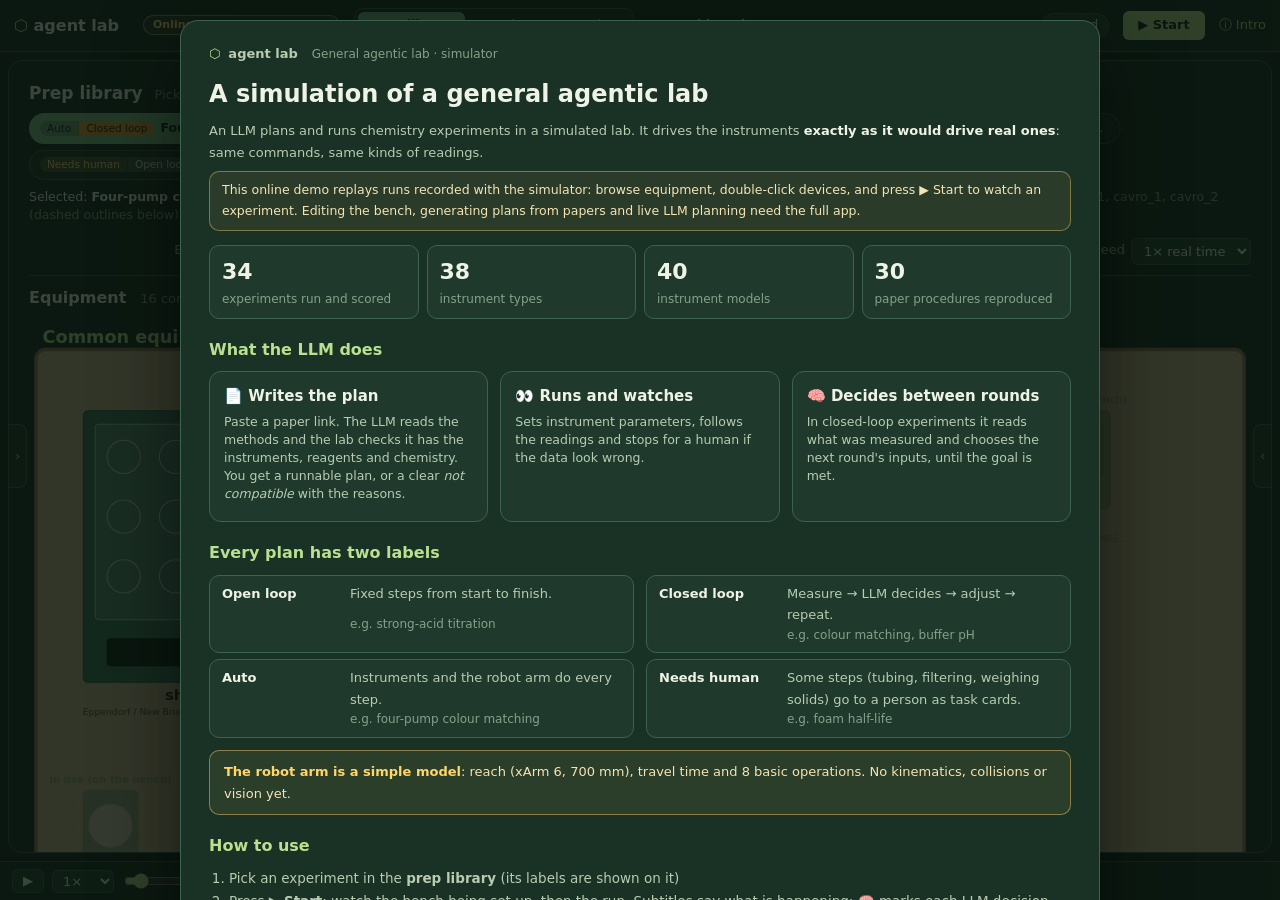
==== commit 434db581: "Intro: no brain icon on the closed-loop label" ====
--- a/index.html
+++ b/index.html
@@ -160,7 +160,7 @@
     <h2>Every plan has two labels</h2>
     <div class="wl-labels">
       <div><b>Open loop</b><span>Fixed steps from start to finish.</span><i>e.g. strong-acid titration</i></div>
-      <div><b>Closed loop 🧠</b><span>Measure → LLM decides → adjust → repeat.</span><i>e.g. colour matching, buffer pH</i></div>
+      <div><b>Closed loop</b><span>Measure → LLM decides → adjust → repeat.</span><i>e.g. colour matching, buffer pH</i></div>
       <div><b>Auto</b><span>Instruments and the robot arm do every step.</span><i>e.g. four-pump colour matching</i></div>
       <div><b>Needs human</b><span>Some steps (tubing, filtering, weighing solids) go to a person as task cards.</span><i>e.g. foam half-life</i></div>
     </div>
